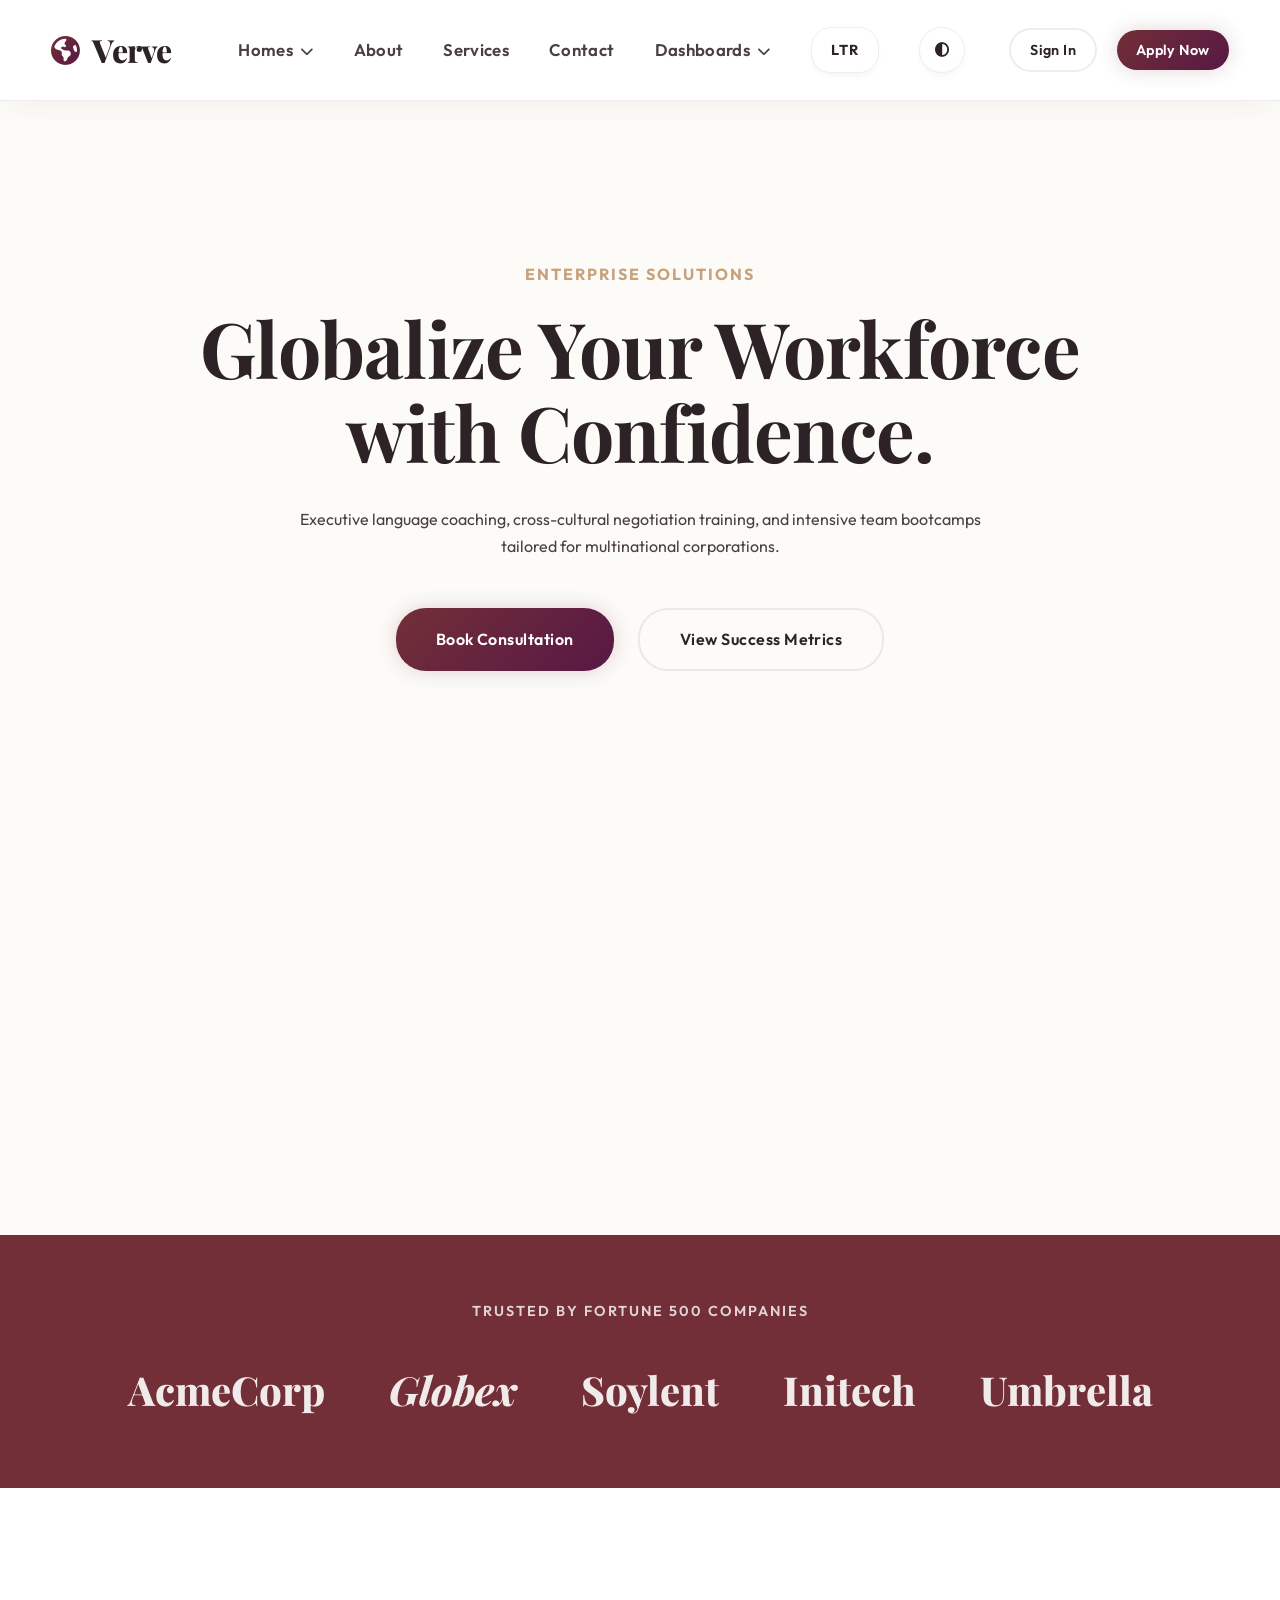
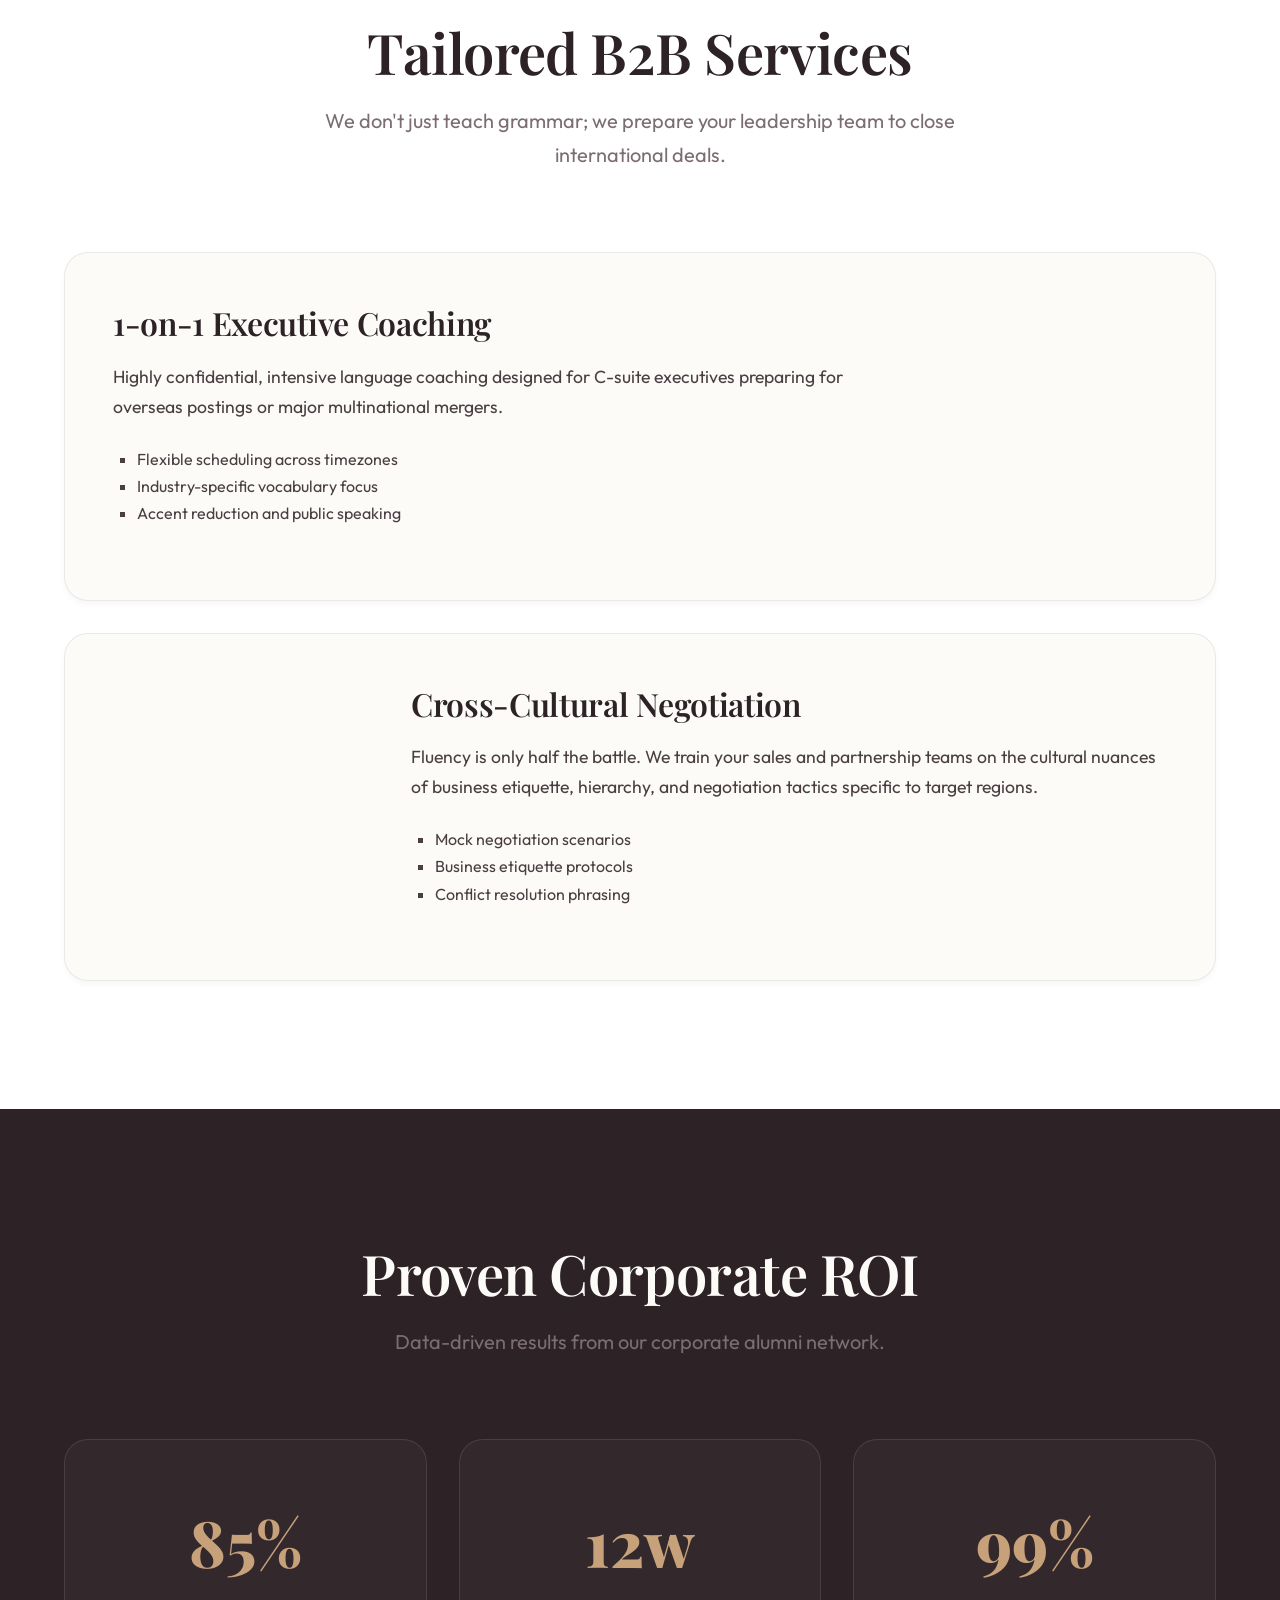
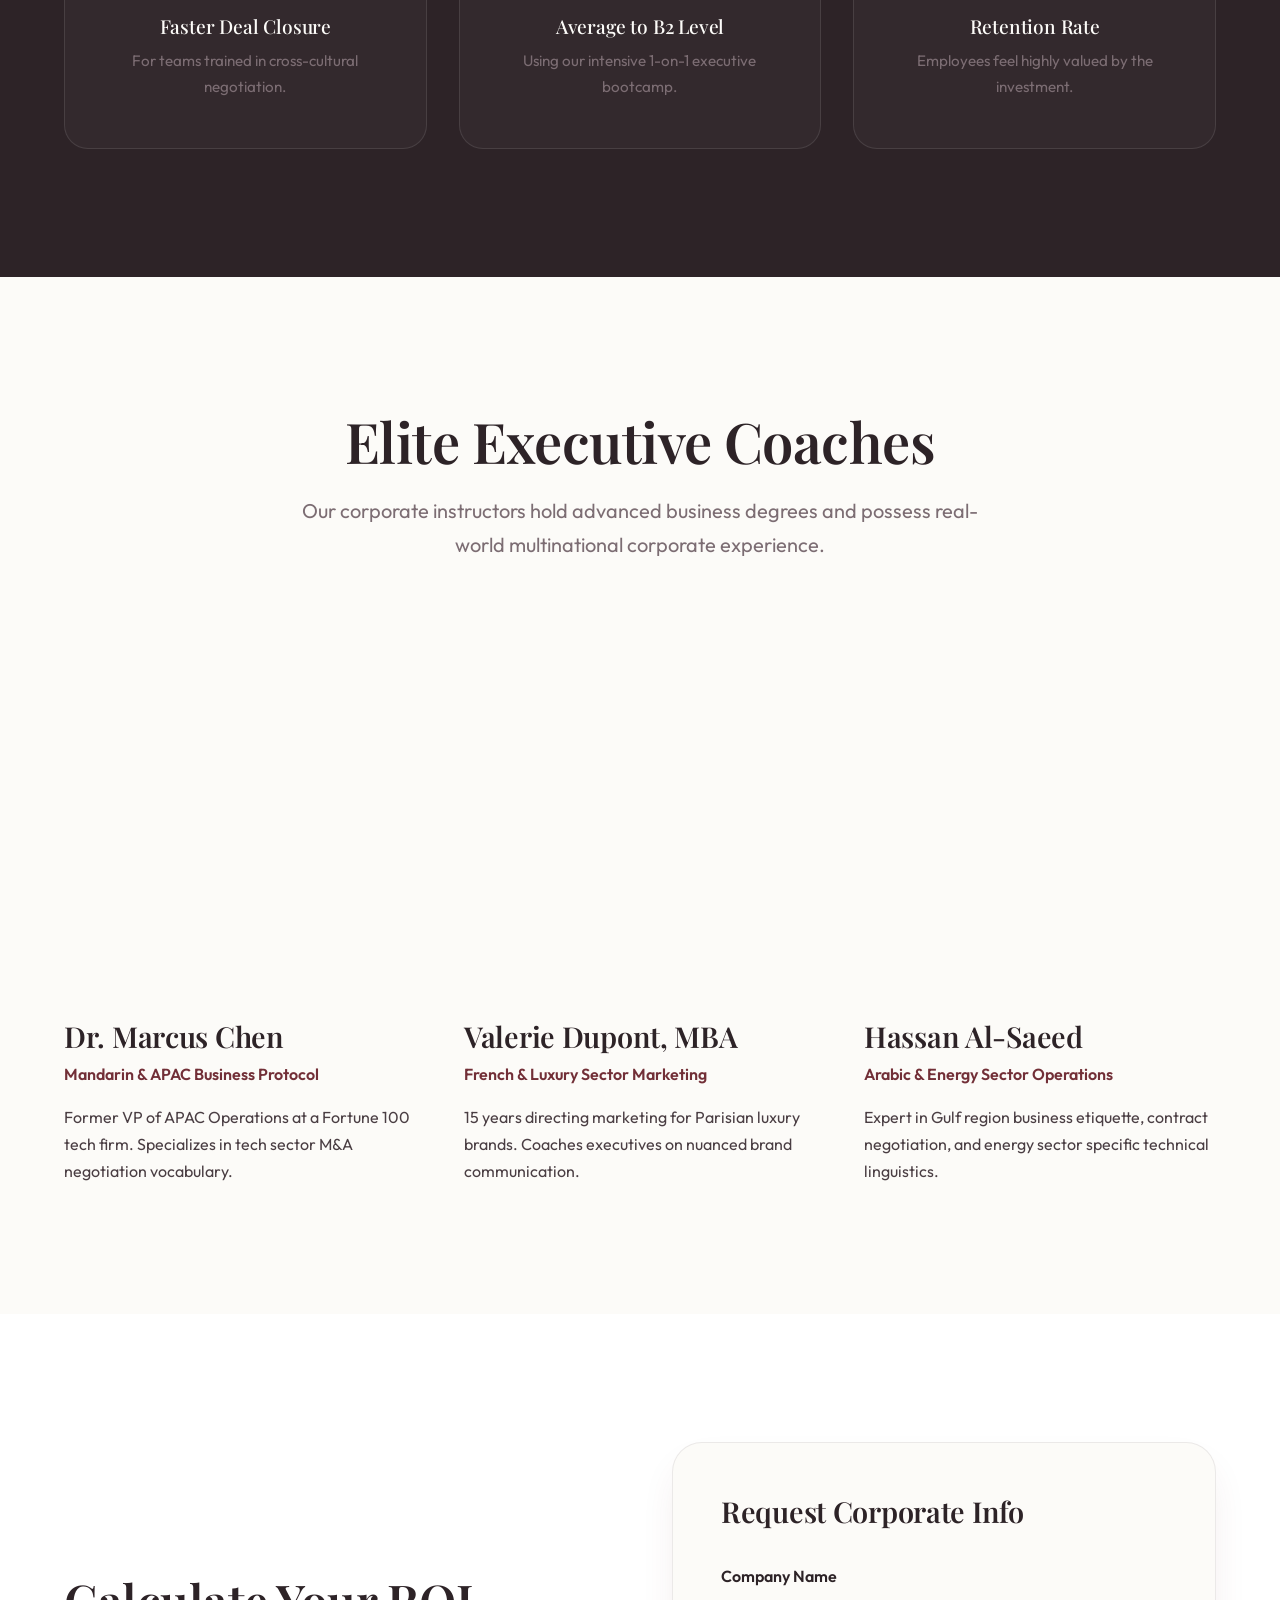
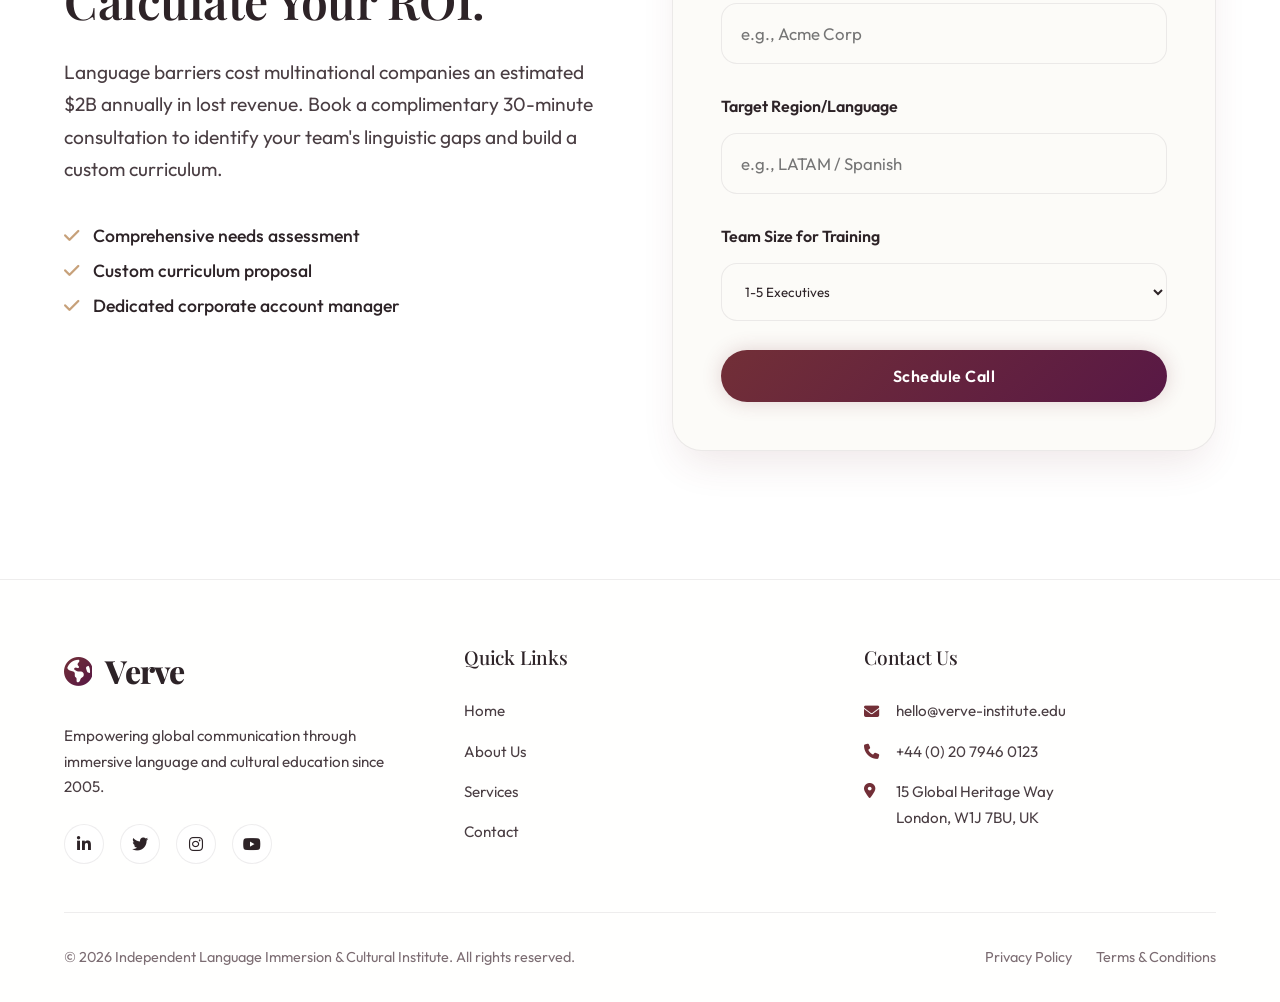
==== index.html @ 97d0ae00 "Initial commit with optimized 360px mobile dashboards" ====
<!DOCTYPE html>
<html lang="en" dir="ltr" data-theme="light">
<head>
    <meta charset="UTF-8">
    <meta name="viewport" content="width=device-width, initial-scale=1.0">
    <title>Corporate Training - Verve</title>
    <link rel="icon" type="image/png" href="favicon.png">
    <link rel="stylesheet" href="style.css">
    <link rel="stylesheet" href="https://cdnjs.cloudflare.com/ajax/libs/font-awesome/6.4.0/css/all.min.css">
</head>
<body>
    <header class="header">
        <a href="index.html" class="logo">
            <i class="fa-solid fa-earth-americas"></i>
            Verve<span>.</span>
        </a>

        <nav>
            <ul class="nav-menu">
                <li class="nav-item">
                    Homes <i class="fa-solid fa-chevron-down" style="font-size: 0.8em; margin-left: 4px;"></i>
                    <div class="dropdown-menu">
                        <a href="index.html" class="dropdown-item">Home 1</a>
                        <a href="home2.html" class="dropdown-item">Home 2</a>
                    </div>
                </li>
                <li class="nav-item"><a href="about.html">About</a></li>
                <li class="nav-item"><a href="services.html">Services</a></li>
                <li class="nav-item"><a href="contact.html">Contact</a></li>
                <li class="nav-item">
                    Dashboards <i class="fa-solid fa-chevron-down" style="font-size: 0.8em; margin-left: 4px;"></i>
                    <div class="dropdown-menu">
                        <a href="dashboard.html" class="dropdown-item">Learner Portal</a>
                        <a href="admin.html" class="dropdown-item">Admin Portal</a>
                    </div>
                </li>
                <li class="nav-item">
                    <button class="toggle-btn" id="dir-toggle" title="Toggle RTL/LTR">LTR</button>
                </li>
                <li class="nav-item">
                    <button class="toggle-btn" id="theme-toggle" title="Toggle Dark/Light Mode">
                        <i class="fa-solid fa-circle-half-stroke"></i>
                    </button>
                </li>
                <li class="nav-item mobile-auth-btn" style="display: none; width: 100%; margin-top: 1rem; gap: 0.5rem;">
                    <a href="sign-in.html" class="btn btn-outline" style="width: 100%; text-align: center; justify-content: center;">Sign In</a>
                    <a href="sign-up.html" class="btn btn-primary" style="width: 100%; text-align: center; justify-content: center;">Apply Now</a>
                </li>
            </ul>
        </nav>

        <div class="header-actions">
            <a href="sign-in.html" class="btn btn-outline" style="padding: 0.5rem 1.2rem; font-size: 0.9rem;">Sign In</a>
            <a href="sign-up.html" class="btn btn-primary" style="padding: 0.5rem 1.2rem; font-size: 0.9rem;">Apply Now</a>
            
            <button class="hamburger" id="hamburger-btn" aria-label="Toggle Navigation">
                <i class="fa-solid fa-bars"></i>
            </button>
        </div>
    </header>

    <main>
        <!-- Section 1: Corporate Hero (Layout: Centered Massive Text with Bottom Image Span) -->
        <section class="section" style="padding-top: 10rem; padding-bottom: 0; text-align: center; min-height: auto;">
            <div style="max-width: 900px; margin: 0 auto; margin-bottom: 4rem;">
                <span style="color: var(--accent); font-weight: 700; letter-spacing: 2px; text-transform: uppercase;">Enterprise Solutions</span>
                <h1 class="hero-title" style="line-height: 1.1; margin: 1rem 0 2rem;">Globalize Your Workforce with Confidence.</h1>
                <p class="hero-subtitle" style="color: var(--text-secondary); max-width: 700px; margin: 0 auto 3rem;">Executive language coaching, cross-cultural negotiation training, and intensive team bootcamps tailored for multinational corporations.</p>
                <div class="hero-buttons" style="justify-content: center;">
                    <a href="#consultation" class="btn btn-primary">Book Consultation</a>
                    <a href="#metrics" class="btn btn-outline">View Success Metrics</a>
                </div>
            </div>
            <div style="width: 100%; height: 500px; border-radius: 40px 40px 0 0; overflow: hidden; position: relative;">
                <div style="height: 100%; width: 100%; border-radius: 40px 40px 0 0; background: url('https://images.unsplash.com/photo-1556761175-4b46a572b786?ixlib=rb-4.0.3&auto=format&fit=crop&w=1200&q=80') center/cover no-repeat;">
                </div>
            </div>
        </section>

        <!-- Section 2: Trusted Partners (Layout: Logo Cloud Strip) -->
        <section class="section" style="padding: 4rem 5%; background: var(--primary-color); color: white;">
            <div style="text-align: center; margin-bottom: 2rem;">
                <p style="text-transform: uppercase; letter-spacing: 2px; font-weight: 600; opacity: 0.8; font-size: 0.9rem;">Trusted by Fortune 500 Companies</p>
            </div>
            <div style="display: flex; justify-content: center; gap: 4rem; flex-wrap: wrap; opacity: 0.9; align-items: center;">
                <div style="font-size: 2.5rem; font-weight: 800; font-family: var(--font-heading);">AcmeCorp</div>
                <div style="font-size: 2.5rem; font-weight: 800; font-family: var(--font-heading); font-style: italic;">Globex</div>
                <div style="font-size: 2.5rem; font-weight: 800; font-family: var(--font-heading);">Soylent</div>
                <div style="font-size: 2.5rem; font-weight: 800; font-family: var(--font-heading);">Initech</div>
                <div style="font-size: 2.5rem; font-weight: 800; font-family: var(--font-heading);">Umbrella</div>
            </div>
        </section>

        <!-- Section 3: B2B Training Services (Layout: Wide Staggered Cards) -->
        <section class="section" style="background: var(--bg-secondary);">
            <div class="section-title">
                <h2>Tailored B2B Services</h2>
                <p>We don't just teach grammar; we prepare your leadership team to close international deals.</p>
            </div>
            
            <div style="max-width: 1200px; margin: 0 auto;">
                <div class="feature-row" style="margin-bottom: 2rem;">
                    <div style="flex: 1;">
                        <h3 style="font-size: 2rem; margin-bottom: 1rem;">1-on-1 Executive Coaching</h3>
                        <p style="color: var(--text-secondary); margin-bottom: 1.5rem; font-size: 1.1rem;">Highly confidential, intensive language coaching designed for C-suite executives preparing for overseas postings or major multinational mergers.</p>
                        <ul style="color: var(--text-secondary); margin-bottom: 1.5rem; padding-left: 1.5rem; list-style-type: square;">
                            <li>Flexible scheduling across timezones</li>
                            <li>Industry-specific vocabulary focus</li>
                            <li>Accent reduction and public speaking</li>
                        </ul>
                    </div>
                    <div style="width: 250px; height: 250px;">
                        <div style="height: 100%; width: 100%; border-radius: 20px; background: url('https://images.unsplash.com/photo-1573164713988-8665fc963095?ixlib=rb-4.0.3&auto=format&fit=crop&w=800&q=80') center/cover no-repeat;">
                        </div>
                    </div>
                </div>

                <div class="feature-row" style="flex-direction: row-reverse;">
                    <div style="flex: 1;">
                        <h3 style="font-size: 2rem; margin-bottom: 1rem;">Cross-Cultural Negotiation</h3>
                        <p style="color: var(--text-secondary); margin-bottom: 1.5rem; font-size: 1.1rem;">Fluency is only half the battle. We train your sales and partnership teams on the cultural nuances of business etiquette, hierarchy, and negotiation tactics specific to target regions.</p>
                        <ul style="color: var(--text-secondary); margin-bottom: 1.5rem; padding-left: 1.5rem; list-style-type: square;">
                            <li>Mock negotiation scenarios</li>
                            <li>Business etiquette protocols</li>
                            <li>Conflict resolution phrasing</li>
                        </ul>
                    </div>
                    <div style="width: 250px; height: 250px;">
                        <div style="height: 100%; width: 100%; border-radius: 20px; background: url('https://images.unsplash.com/photo-1522071820081-009f0129c71c?ixlib=rb-4.0.3&auto=format&fit=crop&w=800&q=80') center/cover no-repeat;">
                        </div>
                    </div>
                </div>
            </div>
        </section>

        <!-- Section 4: Success Metrics (Layout: Dark Mode Stat Blocks) -->
        <section id="metrics" class="section" style="background: var(--text-primary); color: var(--bg-primary);">
            <div class="section-title">
                <h2 style="color: var(--bg-primary);">Proven Corporate ROI</h2>
                <p style="color: var(--text-muted);">Data-driven results from our corporate alumni network.</p>
            </div>
            
            <div style="display: grid; grid-template-columns: repeat(auto-fit, minmax(250px, 1fr)); gap: 2rem; max-width: 1200px; margin: 0 auto;">
                <div style="text-align: center; padding: 3rem 2rem; border: 1px solid rgba(255,255,255,0.1); border-radius: 24px; background: rgba(255,255,255,0.03);">
                    <div style="font-size: 4rem; font-weight: 800; color: var(--accent); font-family: var(--font-heading); margin-bottom: 1rem;">85%</div>
                    <h4 style="font-size: 1.2rem; margin-bottom: 0.5rem; color: var(--bg-primary);">Faster Deal Closure</h4>
                    <p style="color: var(--text-muted); font-size: 0.95rem;">For teams trained in cross-cultural negotiation.</p>
                </div>
                <div style="text-align: center; padding: 3rem 2rem; border: 1px solid rgba(255,255,255,0.1); border-radius: 24px; background: rgba(255,255,255,0.03);">
                    <div style="font-size: 4rem; font-weight: 800; color: var(--accent); font-family: var(--font-heading); margin-bottom: 1rem;">12w</div>
                    <h4 style="font-size: 1.2rem; margin-bottom: 0.5rem; color: var(--bg-primary);">Average to B2 Level</h4>
                    <p style="color: var(--text-muted); font-size: 0.95rem;">Using our intensive 1-on-1 executive bootcamp.</p>
                </div>
                <div style="text-align: center; padding: 3rem 2rem; border: 1px solid rgba(255,255,255,0.1); border-radius: 24px; background: rgba(255,255,255,0.03);">
                    <div style="font-size: 4rem; font-weight: 800; color: var(--accent); font-family: var(--font-heading); margin-bottom: 1rem;">99%</div>
                    <h4 style="font-size: 1.2rem; margin-bottom: 0.5rem; color: var(--bg-primary);">Retention Rate</h4>
                    <p style="color: var(--text-muted); font-size: 0.95rem;">Employees feel highly valued by the investment.</p>
                </div>
            </div>
        </section>

        <!-- Section 5: Executive Coaches (Layout: Minimalist Profile Cards) -->
        <section class="section">
            <div class="section-title">
                <h2>Elite Executive Coaches</h2>
                <p>Our corporate instructors hold advanced business degrees and possess real-world multinational corporate experience.</p>
            </div>
            
            <div style="display: grid; grid-template-columns: repeat(auto-fit, minmax(300px, 1fr)); gap: 3rem;">
                <!-- Coach 1 -->
                <div style="background: transparent;">
                    <div style="height: 350px; border-radius: 24px; margin-bottom: 1.5rem; background: url('https://images.unsplash.com/photo-1556157382-97eda2d62296?ixlib=rb-4.0.3&auto=format&fit=crop&w=600&q=80') center/cover no-repeat;">
                    </div>
                    <h3 style="font-size: 1.8rem; margin-bottom: 0.3rem;">Dr. Marcus Chen</h3>
                    <p style="color: var(--primary-color); font-weight: 600; margin-bottom: 1rem;">Mandarin & APAC Business Protocol</p>
                    <p style="color: var(--text-secondary);">Former VP of APAC Operations at a Fortune 100 tech firm. Specializes in tech sector M&A negotiation vocabulary.</p>
                </div>
                
                <!-- Coach 2 -->
                <div style="background: transparent;">
                    <div style="height: 350px; border-radius: 24px; margin-bottom: 1.5rem; background: url('https://images.unsplash.com/photo-1573496359142-b8d87734a5a2?ixlib=rb-4.0.3&auto=format&fit=crop&w=600&q=80') center/cover no-repeat;">
                    </div>
                    <h3 style="font-size: 1.8rem; margin-bottom: 0.3rem;">Valerie Dupont, MBA</h3>
                    <p style="color: var(--primary-color); font-weight: 600; margin-bottom: 1rem;">French & Luxury Sector Marketing</p>
                    <p style="color: var(--text-secondary);">15 years directing marketing for Parisian luxury brands. Coaches executives on nuanced brand communication.</p>
                </div>
                
                <!-- Coach 3 -->
                <div style="background: transparent;">
                    <div style="height: 350px; border-radius: 24px; margin-bottom: 1.5rem; background: url('https://images.unsplash.com/photo-1531427186611-ecfd6d936c79?ixlib=rb-4.0.3&auto=format&fit=crop&w=600&q=80') center/cover no-repeat;">
                    </div>
                    <h3 style="font-size: 1.8rem; margin-bottom: 0.3rem;">Hassan Al-Saeed</h3>
                    <p style="color: var(--primary-color); font-weight: 600; margin-bottom: 1rem;">Arabic & Energy Sector Operations</p>
                    <p style="color: var(--text-secondary);">Expert in Gulf region business etiquette, contract negotiation, and energy sector specific technical linguistics.</p>
                </div>
            </div>
        </section>

        <!-- Section 6: Consultation / ROI Form (Layout: Split Content + Form Panel) -->
        <section id="consultation" class="section" style="background: var(--bg-secondary);">
            <div style="display: flex; gap: 4rem; max-width: 1200px; margin: 0 auto; align-items: center; flex-wrap: wrap;">
                <div style="flex: 1; min-width: 300px;">
                    <h2 style="font-size: 3rem; margin-bottom: 1.5rem;">Calculate Your ROI.</h2>
                    <p style="color: var(--text-secondary); font-size: 1.2rem; margin-bottom: 2rem;">Language barriers cost multinational companies an estimated $2B annually in lost revenue. Book a complimentary 30-minute consultation to identify your team's linguistic gaps and build a custom curriculum.</p>
                    <ul style="color: var(--text-primary); font-weight: 500; font-size: 1.1rem; line-height: 2;">
                        <li><i class="fa-solid fa-check" style="color: var(--accent); margin-right: 10px;"></i> Comprehensive needs assessment</li>
                        <li><i class="fa-solid fa-check" style="color: var(--accent); margin-right: 10px;"></i> Custom curriculum proposal</li>
                        <li><i class="fa-solid fa-check" style="color: var(--accent); margin-right: 10px;"></i> Dedicated corporate account manager</li>
                    </ul>
                </div>
                <div style="flex: 1; min-width: 350px;">
                    <div style="background: var(--bg-primary); padding: 3rem; border-radius: 30px; box-shadow: var(--shadow-elevated); border: 1px solid var(--border);">
                        <h3 style="margin-bottom: 2rem; font-size: 1.8rem;">Request Corporate Info</h3>
                        <form>
                            <div class="input-group">
                                <label>Company Name</label>
                                <input type="text" placeholder="e.g., Acme Corp" required>
                            </div>
                            <div class="input-group">
                                <label>Target Region/Language</label>
                                <input type="text" placeholder="e.g., LATAM / Spanish" required>
                            </div>
                            <div class="input-group">
                                <label>Team Size for Training</label>
                                <select style="width: 100%; padding: 1.2rem; border-radius: 16px; border: 1px solid var(--border); background: var(--bg-primary); color: var(--text-primary); font-family: var(--font-body); outline: none;">
                                    <option>1-5 Executives</option>
                                    <option>6-20 Team Members</option>
                                    <option>20+ Department</option>
                                </select>
                            </div>
                            <button type="submit" class="btn btn-primary" style="width: 100%;">Schedule Call</button>
                        </form>
                    </div>
                </div>
            </div>
        </section>
    </main>

    <footer class="footer" style="padding: 4rem 5% 2rem; background: var(--bg-elevated); border-top: 1px solid var(--border); box-shadow: 0 -10px 30px -10px rgba(0,0,0,0.05); margin-top: auto;">
        <div style="max-width: 1200px; margin: 0 auto; display: grid; grid-template-columns: repeat(auto-fit, minmax(250px, 1fr)); gap: 3rem; margin-bottom: 3rem;">
            
            <!-- Brand & About -->
            <div>
                <a href="index.html" class="logo" style="margin-bottom: 1.5rem; justify-content: flex-start;">
                    <i class="fa-solid fa-earth-americas"></i>
                    Verve<span>.</span>
                </a>
                <p style="color: var(--text-secondary); margin-bottom: 1.5rem; font-size: 0.95rem;">Empowering global communication through immersive language and cultural education since 2005.</p>
                <div style="display: flex; gap: 1rem;">
                    <a href="#" class="social-icon"><i class="fa-brands fa-linkedin-in"></i></a>
                    <a href="#" class="social-icon"><i class="fa-brands fa-twitter"></i></a>
                    <a href="#" class="social-icon"><i class="fa-brands fa-instagram"></i></a>
                    <a href="#" class="social-icon"><i class="fa-brands fa-youtube"></i></a>
                </div>
            </div>

            <!-- Quick Links -->
            <div>
                <h4 style="font-size: 1.2rem; margin-bottom: 1.5rem; color: var(--text-primary); font-family: var(--font-heading);">Quick Links</h4>
                <ul style="display: flex; flex-direction: column; gap: 0.5rem;">
                    <li><a href="index.html" class="footer-link">Home</a></li>
                    <li><a href="about.html" class="footer-link">About Us</a></li>
                    <li><a href="services.html" class="footer-link">Services</a></li>
                    <li><a href="contact.html" class="footer-link">Contact</a></li>
                </ul>
            </div>

            <!-- Contact Info -->
            <div>
                <h4 style="font-size: 1.2rem; margin-bottom: 1.5rem; color: var(--text-primary); font-family: var(--font-heading);">Contact Us</h4>
                <ul style="display: flex; flex-direction: column; gap: 0.5rem;">
                    <li><a href="mailto:hello@verve-institute.edu" class="footer-contact"><i class="fa-solid fa-envelope" style="color: var(--primary-color); width: 20px;"></i> hello@verve-institute.edu</a></li>
                    <li><a href="tel:+442079460123" class="footer-contact"><i class="fa-solid fa-phone" style="color: var(--primary-color); width: 20px;"></i> +44 (0) 20 7946 0123</a></li>
                    <li style="display: flex; gap: 12px; color: var(--text-secondary); font-size: 0.95rem; padding: 0.2rem 0;"><i class="fa-solid fa-location-dot" style="color: var(--primary-color); margin-top: 4px; width: 20px;"></i> 15 Global Heritage Way<br>London, W1J 7BU, UK</li>
                </ul>
            </div>
        </div>
        
        <!-- Bottom Bar -->
        <div style="max-width: 1200px; margin: 0 auto; padding-top: 2rem; border-top: 1px solid var(--border); display: flex; justify-content: space-between; align-items: center; flex-wrap: wrap; gap: 1rem;">
            <p style="color: var(--text-muted); font-size: 0.9rem;">&copy; 2026 Independent Language Immersion & Cultural Institute. All rights reserved.</p>
            <div style="display: flex; gap: 1.5rem;">
                <a href="#" class="footer-bottom-link">Privacy Policy</a>
                <a href="#" class="footer-bottom-link">Terms & Conditions</a>
            </div>
        </div>
    </footer>

    <script src="script.js"></script>
</body>
</html>
---- style.css ----
@import url('https://fonts.googleapis.com/css2?family=Outfit:wght@300;400;500;600;700;800&family=Playfair+Display:ital,wght@0,400;0,600;0,700;1,400;1,600&display=swap');

:root {
    /* Rich Burgundy & Soft Pearl Theme - Light */
    --bg-primary: #fcfbf8;
    --bg-secondary: #ffffff;
    --bg-elevated: rgba(255, 255, 255, 0.9);
    
    --text-primary: #2d2327;
    --text-secondary: #4a3e43;
    --text-muted: #7c6d73;
    
    /* Classic Burgundy & Warm Bronze/Pearl */
    --accent-gradient: linear-gradient(135deg, #c7a17a, #a67c52);
    --primary-gradient: linear-gradient(135deg, #722f37, #581845);
    --accent: #c7a17a;
    --primary-color: #722f37;
    
    --accent-glow: rgba(199, 161, 122, 0.3);
    --primary-glow: rgba(114, 47, 55, 0.2);
    
    --border: rgba(45, 35, 39, 0.08);
    --glass-border: rgba(255, 255, 255, 0.7);
    
    --shadow-sm: 0 4px 6px -1px rgba(0, 0, 0, 0.04);
    --shadow: 0 10px 30px -10px rgba(114, 47, 55, 0.08);
    --shadow-elevated: 0 20px 40px -10px rgba(114, 47, 55, 0.12);
    --shadow-glow: 0 0 20px var(--accent-glow);
    
    --font-heading: 'Playfair Display', serif;
    --font-body: 'Outfit', sans-serif;

    --transition: all 0.4s cubic-bezier(0.16, 1, 0.3, 1);
    --border-radius: 20px;
}

[data-theme="dark"] {
    /* Rich Burgundy & Soft Pearl Theme - Dark */
    --bg-primary: #1a1114;
    --bg-secondary: #2d1f24;
    --bg-elevated: rgba(45, 31, 36, 0.85);
    
    --text-primary: #fcfbf8;
    --text-secondary: #e8dfe2;
    --text-muted: #bfaeb4;
    
    --accent-gradient: linear-gradient(135deg, #d4af37, #b5835a);
    --primary-gradient: linear-gradient(135deg, #9a4250, #722f37);
    --accent: #d4af37;
    --primary-color: #9a4250;
    
    --accent-glow: rgba(212, 175, 55, 0.25);
    --primary-glow: rgba(154, 66, 80, 0.2);
    
    --border: rgba(255, 255, 255, 0.08);
    --glass-border: rgba(255, 255, 255, 0.1);
    
    --shadow-sm: 0 4px 6px -1px rgba(0, 0, 0, 0.3);
    --shadow: 0 10px 30px -10px rgba(0, 0, 0, 0.5);
    --shadow-elevated: 0 20px 40px -10px rgba(0, 0, 0, 0.7);
}

* {
    margin: 0;
    padding: 0;
    box-sizing: border-box;
}

/* Custom Scrollbar */
::-webkit-scrollbar {
    width: 10px;
}
::-webkit-scrollbar-track {
    background: var(--bg-primary);
}
::-webkit-scrollbar-thumb {
    background: var(--border);
    border-radius: 10px;
}
::-webkit-scrollbar-thumb:hover {
    background: var(--text-muted);
}

body {
    font-family: var(--font-body);
    background-color: var(--bg-primary);
    color: var(--text-primary);
    line-height: 1.7;
    transition: background-color 0.5s ease, color 0.5s ease;
    overflow-x: hidden;
    -webkit-font-smoothing: antialiased;
}

h1, h2, h3, h4, h5, h6 {
    font-family: var(--font-heading);
    letter-spacing: -0.01em;
}

h1 { font-size: 2.5rem; line-height: 1.2; font-weight: 700; }
h2 { font-size: 2rem; line-height: 1.3; font-weight: 600; }
h3 { font-size: 1.5rem; line-height: 1.4; font-weight: 600; }
h4 { font-size: 1.2rem; line-height: 1.4; font-weight: 500; }

a {
    color: inherit;
    text-decoration: none;
    transition: var(--transition);
}

ul {
    list-style: none;
}

/* --- Glassmorphic Premium Header --- */
.header {
    background-color: var(--bg-elevated);
    backdrop-filter: blur(20px);
    -webkit-backdrop-filter: blur(20px);
    padding: 1.2rem 4%;
    display: flex;
    justify-content: space-between;
    align-items: center;
    position: sticky;
    top: 0;
    z-index: 1000;
    border-bottom: 1px solid var(--border);
    box-shadow: var(--shadow);
    transition: var(--transition);
}

.logo {
    font-family: var(--font-heading);
    font-size: 2rem;
    font-weight: 800;
    letter-spacing: -0.02em;
    display: flex;
    align-items: center;
    gap: 0.8rem;
}

.logo i {
    background: var(--primary-gradient);
    -webkit-background-clip: text;
    -webkit-text-fill-color: transparent;
    font-size: 1.8rem;
}

.logo span {
    background: var(--accent-gradient);
    -webkit-background-clip: text;
    -webkit-text-fill-color: transparent;
    font-size: 2.5rem;
    line-height: 0;
}

.nav-menu {
    display: flex;
    align-items: center;
    gap: 2.5rem;
}

.nav-item {
    position: relative;
    padding: 0.5rem 0;
    font-family: var(--font-body);
    font-weight: 600;
    font-size: 1.05rem;
    color: var(--text-secondary);
    letter-spacing: 0.02em;
    transition: var(--transition);
    cursor: pointer;
}

.nav-item::after {
    content: '';
    position: absolute;
    bottom: 0;
    left: 50%;
    transform: translateX(-50%);
    width: 0;
    height: 2px;
    background: var(--accent-gradient);
    transition: width 0.3s ease;
    border-radius: 2px;
}

.nav-item:hover {
    color: var(--text-primary);
}

.nav-item:hover::after {
    width: 100%;
}

/* Premium Dropdown with Blur */
.dropdown-menu {
    position: absolute;
    top: 100%;
    left: 50%;
    transform: translateX(-50%) translateY(20px) scale(0.95);
    background-color: var(--bg-elevated);
    backdrop-filter: blur(24px);
    -webkit-backdrop-filter: blur(24px);
    min-width: 240px;
    box-shadow: var(--shadow-elevated);
    border-radius: 16px;
    border: 1px solid var(--border);
    padding: 1rem;
    opacity: 0;
    visibility: hidden;
    transition: var(--transition);
    z-index: 100;
}

.nav-item:hover .dropdown-menu {
    opacity: 1;
    visibility: visible;
    transform: translateX(-50%) translateY(10px) scale(1);
}

.dropdown-item {
    display: flex;
    align-items: center;
    padding: 0.8rem 1.2rem;
    color: var(--text-primary);
    border-radius: 10px;
    font-weight: 600;
    transition: var(--transition);
    margin-bottom: 0.3rem;
}

.dropdown-item:last-child {
    margin-bottom: 0;
}

.dropdown-item:hover {
    background: var(--bg-secondary);
    color: var(--accent);
    transform: translateX(5px);
    box-shadow: var(--shadow-sm);
}

/* Header Utilities & Toggles */
.header-actions {
    display: flex;
    align-items: center;
    gap: 1.2rem;
}

.toggle-btn {
    background: transparent;
    border: 1px solid var(--border);
    color: var(--text-primary);
    width: 46px;
    height: 46px;
    border-radius: 50%;
    cursor: pointer;
    font-family: var(--font-body);
    font-size: 0.9rem;
    font-weight: 700;
    transition: var(--transition);
    display: flex;
    align-items: center;
    justify-content: center;
    box-shadow: var(--shadow-sm);
}

.toggle-btn:hover {
    background: var(--bg-secondary);
    border-color: var(--primary-color);
    color: var(--primary-color);
    transform: translateY(-2px);
    box-shadow: var(--shadow-glow);
}

#dir-toggle {
    border-radius: 20px;
    width: auto;
    padding: 0 1.2rem;
    letter-spacing: 1px;
}

/* --- Elegant Buttons with Glowing Pseudo-elements --- */
.btn {
    display: inline-flex;
    align-items: center;
    justify-content: center;
    padding: 1rem 2.5rem;
    background: var(--accent-gradient);
    color: #fff !important;
    border-radius: 30px;
    font-family: var(--font-body);
    font-weight: 600;
    font-size: 1rem;
    letter-spacing: 0.03em;
    border: none;
    cursor: pointer;
    transition: var(--transition);
    box-shadow: var(--shadow-glow);
    position: relative;
    overflow: hidden;
    z-index: 1;
}

.btn::before {
    content: '';
    position: absolute;
    top: 0; left: 0; right: 0; bottom: 0;
    background: linear-gradient(135deg, #e11d48, #f43f5e);
    z-index: -1;
    transition: var(--transition);
    opacity: 0;
}

.btn:hover {
    transform: translateY(-3px);
    box-shadow: 0 15px 25px -10px var(--accent);
}

.btn:hover::before {
    opacity: 1;
}

.btn-primary {
    background: var(--primary-gradient);
    box-shadow: 0 0 20px var(--primary-glow);
}

.btn-primary::before {
    background: linear-gradient(135deg, #2563eb, #3b82f6);
}

.btn-primary:hover {
    box-shadow: 0 15px 25px -10px var(--primary-color);
}

.btn-outline {
    background: transparent;
    border: 2px solid var(--border);
    color: var(--text-primary) !important;
    box-shadow: none;
}

.btn-outline::before {
    display: none;
}

.btn-outline:hover {
    border-color: var(--primary-color);
    color: var(--primary-color) !important;
    background: var(--primary-glow);
    transform: translateY(-3px);
}

/* RTL Support */
[dir="rtl"] { text-align: right; }
[dir="rtl"] .dropdown-menu { left: auto; right: 50%; transform: translateX(50%) translateY(20px) scale(0.95); }
[dir="rtl"] .nav-item:hover .dropdown-menu { transform: translateX(50%) translateY(10px) scale(1); }
[dir="rtl"] .header-actions { flex-direction: row-reverse; }
[dir="rtl"] .nav-menu { flex-direction: row-reverse; }

/* --- Hero Section --- */
.hero {
    position: relative;
    display: flex;
    align-items: center;
    justify-content: space-between;
    gap: 5rem;
    padding: 6rem 5%;
    min-height: 90vh;
    overflow: hidden;
}

.hero::after {
    content: '';
    position: absolute;
    top: -20%;
    right: -10%;
    width: 600px;
    height: 600px;
    background: radial-gradient(circle, var(--accent-glow) 0%, transparent 70%);
    border-radius: 50%;
    z-index: -1;
    filter: blur(60px);
}

.hero::before {
    content: '';
    position: absolute;
    bottom: -10%;
    left: -10%;
    width: 500px;
    height: 500px;
    background: radial-gradient(circle, var(--primary-glow) 0%, transparent 70%);
    border-radius: 50%;
    z-index: -1;
    filter: blur(60px);
}

.hero-content {
    flex: 1.2;
    z-index: 10;
}

.hero-title {
    font-size: 4.8rem;
    font-weight: 700;
    margin-bottom: 1.5rem;
    line-height: 1.05;
}

.hero-title span {
    background: var(--accent-gradient);
    -webkit-background-clip: text;
    -webkit-text-fill-color: transparent;
    font-style: italic;
    font-weight: 600;
}

.hero-description {
    font-size: 1.25rem;
    color: var(--text-secondary);
    margin-bottom: 3rem;
    max-width: 550px;
    font-weight: 400;
    letter-spacing: 0.02em;
}

.hero-buttons {
    display: flex;
    gap: 1.5rem;
}

.hero-image {
    flex: 1;
    position: relative;
    z-index: 10;
}

.hero-image img {
    width: 100%;
    border-radius: 30px;
    box-shadow: var(--shadow-elevated);
    object-fit: cover;
    height: 650px;
    border: 1px solid var(--glass-border);
    position: relative;
    z-index: 2;
}

.floating-card {
    position: absolute;
    bottom: 50px;
    left: -50px;
    background: var(--bg-elevated);
    backdrop-filter: blur(24px);
    -webkit-backdrop-filter: blur(24px);
    padding: 1.5rem 2.5rem;
    border-radius: 24px;
    box-shadow: var(--shadow-elevated);
    border: 1px solid var(--border);
    display: flex;
    align-items: center;
    gap: 1.5rem;
    z-index: 10;
    animation: float 5s ease-in-out infinite;
}

[dir="rtl"] .floating-card {
    left: auto;
    right: -50px;
    flex-direction: row-reverse;
}

@keyframes float {
    0%, 100% { transform: translateY(0px); }
    50% { transform: translateY(-20px); }
}

/* --- General Sections --- */
.section {
    padding: 8rem 5%;
    max-width: 1400px;
    margin: 0 auto;
    position: relative;
}

.section-title {
    text-align: center;
    margin-bottom: 5rem;
}

.section-title h2 {
    font-size: 3.5rem;
    margin-bottom: 1rem;
}

.section-title p {
    font-family: var(--font-body);
    color: var(--text-muted);
    font-size: 1.25rem;
    max-width: 700px;
    margin: 0 auto;
}

/* --- Premium Glassmorphic Cards (Grid) --- */
.grid-container {
    display: grid;
    grid-template-columns: repeat(auto-fit, minmax(350px, 1fr));
    gap: 3rem;
}

.card {
    background: var(--bg-secondary);
    border: 1px solid var(--border);
    border-radius: 30px;
    padding: 3.5rem 2.5rem;
    transition: var(--transition);
    position: relative;
    overflow: hidden;
    box-shadow: var(--shadow);
    text-align: center;
}

.card::before {
    content: '';
    position: absolute;
    top: 0; left: 0; right: 0; bottom: 0;
    border-radius: 30px;
    padding: 2px;
    background: var(--accent-gradient);
    -webkit-mask: linear-gradient(#fff 0 0) content-box, linear-gradient(#fff 0 0);
    -webkit-mask-composite: xor;
    mask-composite: exclude;
    opacity: 0;
    transition: var(--transition);
}

.card:hover {
    transform: translateY(-15px);
    box-shadow: var(--shadow-elevated);
}

.card:hover::before {
    opacity: 1;
}

.card-icon {
    font-size: 3.5rem;
    color: var(--primary-color);
    margin-bottom: 2rem;
    background: var(--bg-elevated);
    width: 100px;
    height: 100px;
    display: inline-flex;
    align-items: center;
    justify-content: center;
    border-radius: 24px;
    transition: var(--transition);
    box-shadow: var(--shadow-sm);
    border: 1px solid var(--border);
}

.card:hover .card-icon {
    background: var(--primary-gradient);
    color: white;
    transform: scale(1.1) rotate(5deg);
    box-shadow: var(--shadow-glow);
    border-color: transparent;
}

.card-title {
    font-size: 2rem;
    margin-bottom: 1.5rem;
    font-family: var(--font-heading);
}

.card-text {
    color: var(--text-secondary);
    font-size: 1.1rem;
    line-height: 1.6;
}

/* --- Interactive Timeline --- */
.timeline {
    position: relative;
    max-width: 1000px;
    margin: 0 auto;
    padding: 2rem 0;
}

.timeline::after {
    content: '';
    position: absolute;
    width: 4px;
    background: var(--border);
    top: 0;
    bottom: 0;
    left: 50%;
    margin-left: -2px;
    border-radius: 4px;
}

[dir="rtl"] .timeline::after {
    right: 50%;
    left: auto;
    margin-right: -2px;
}

.timeline-item {
    padding: 20px 60px;
    position: relative;
    width: 50%;
}

.timeline-item::after {
    content: '';
    position: absolute;
    width: 28px;
    height: 28px;
    right: -14px;
    background: var(--bg-secondary);
    border: 4px solid var(--primary-color);
    top: 35px;
    border-radius: 50%;
    z-index: 1;
    box-shadow: 0 0 0 6px var(--bg-primary), var(--shadow-glow);
    transition: var(--transition);
}

.timeline-item:hover::after {
    background: var(--primary-color);
    transform: scale(1.2);
}

[dir="rtl"] .timeline-item::after {
    left: -14px;
    right: auto;
}

.left { left: 0; }
[dir="rtl"] .left { right: 0; left: auto; }
.right { left: 50%; }
[dir="rtl"] .right { right: 50%; left: auto; }
.right::after { left: -14px; }
[dir="rtl"] .right::after { right: -14px; left: auto; }

.timeline-content {
    padding: 3rem;
    background-color: var(--bg-secondary);
    position: relative;
    border-radius: 24px;
    box-shadow: var(--shadow);
    border: 1px solid var(--border);
    transition: var(--transition);
}

.timeline-content:hover {
    transform: translateY(-8px);
    box-shadow: var(--shadow-elevated);
    border-color: var(--primary-color);
}

.timeline-content h3 {
    font-size: 2rem;
    margin-bottom: 0.8rem;
    background: var(--primary-gradient);
    -webkit-background-clip: text;
    -webkit-text-fill-color: transparent;
}

/* --- Placement Wizard --- */
.wizard-container {
    background: var(--bg-secondary);
    border-radius: 30px;
    padding: 5rem;
    box-shadow: var(--shadow-elevated);
    text-align: center;
    max-width: 900px;
    margin: 0 auto;
    border: 1px solid var(--border);
    position: relative;
    overflow: hidden;
}

.wizard-container::before {
    content: '';
    position: absolute;
    top: 0;
    left: 0;
    width: 100%;
    height: 6px;
    background: var(--primary-gradient);
}

.wizard-steps {
    display: flex;
    justify-content: center;
    align-items: center;
    gap: 3rem;
    margin-bottom: 4rem;
    position: relative;
}

.wizard-steps::before {
    content: '';
    position: absolute;
    top: 50%;
    left: 50%;
    transform: translate(-50%, -50%);
    width: 70%;
    height: 3px;
    background: var(--border);
    z-index: 0;
}

.step {
    width: 60px;
    height: 60px;
    border-radius: 50%;
    background: var(--bg-primary);
    color: var(--text-muted);
    display: flex;
    align-items: center;
    justify-content: center;
    font-weight: 700;
    font-size: 1.5rem;
    transition: var(--transition);
    position: relative;
    z-index: 1;
    border: 4px solid var(--border);
}

.step.active {
    background: var(--primary-gradient);
    color: #fff;
    border-color: transparent;
    transform: scale(1.15);
    box-shadow: 0 0 0 8px var(--primary-glow);
}

/* --- True SaaS App Layout for Dashboards --- */
.dashboard-layout {
    display: flex;
    min-height: calc(100vh - 90px);
    overflow: hidden;
}

/* Sidebar */
.sidebar {
    width: 320px;
    background: var(--bg-elevated);
    backdrop-filter: blur(16px);
    -webkit-backdrop-filter: blur(16px);
    border-right: 1px solid var(--border);
    display: flex;
    flex-direction: column;
    position: sticky;
    top: 90px;
    height: calc(100vh - 90px);
    overflow-y: auto;
}

[dir="rtl"] .sidebar {
    border-right: none;
    border-left: 1px solid var(--border);
}

.sidebar-menu {
    padding: 2rem 1.5rem;
    display: flex;
    flex-direction: column;
    gap: 0.8rem;
}

.sidebar-item {
    padding: 1.2rem 1.5rem;
    border-radius: 16px;
    color: var(--text-secondary);
    font-family: var(--font-body);
    font-weight: 600;
    font-size: 1.05rem;
    cursor: pointer;
    transition: var(--transition);
    display: flex;
    align-items: center;
    gap: 1.5rem;
    border: 1px solid transparent;
}

.sidebar-item i {
    font-size: 1.4rem;
    width: 24px;
    text-align: center;
}

.sidebar-item:hover {
    background: var(--bg-secondary);
    color: var(--text-primary);
    border-color: var(--border);
    transform: translateX(5px);
}

.sidebar-item.active {
    background: var(--primary-glow);
    color: var(--primary-color);
    border-color: var(--primary-color);
    box-shadow: var(--shadow-sm);
}

[dir="rtl"] .sidebar-item:hover, [dir="rtl"] .sidebar-item.active {
    transform: translateX(-5px);
}

/* Dashboard Content */
.dashboard-content {
    flex: 1;
    padding: 3rem 4%;
    background: var(--bg-primary);
    overflow-y: auto;
    height: calc(100vh - 90px);
    scroll-behavior: smooth;
}

.dashboard-header {
    display: flex;
    justify-content: space-between;
    align-items: center;
    margin-bottom: 3.5rem;
    padding-bottom: 2rem;
    border-bottom: 1px solid var(--border);
}

.dashboard-header h1 {
    font-size: 2.5rem;
    margin-bottom: 0.5rem;
}

/* Stat Grid */
.stat-grid {
    display: grid;
    grid-template-columns: repeat(auto-fit, minmax(280px, 1fr));
    gap: 2rem;
    margin-bottom: 3.5rem;
}

.stat-card {
    background: var(--bg-secondary);
    padding: 2.5rem;
    border-radius: 24px;
    border: 1px solid var(--border);
    box-shadow: var(--shadow);
    display: flex;
    flex-direction: column;
    gap: 1rem;
    transition: var(--transition);
    position: relative;
    overflow: hidden;
}

.stat-card::after {
    content: '';
    position: absolute;
    bottom: 0; left: 0; right: 0;
    height: 4px;
    background: var(--primary-gradient);
    opacity: 0.8;
}

.stat-card:hover {
    transform: translateY(-5px);
    box-shadow: var(--shadow-elevated);
}

.stat-value {
    font-size: 3rem;
    font-weight: 800;
    background: var(--primary-gradient);
    -webkit-background-clip: text;
    -webkit-text-fill-color: transparent;
    font-family: var(--font-heading);
}

.stat-label {
    color: var(--text-muted);
    font-weight: 600;
    text-transform: uppercase;
    letter-spacing: 1.5px;
    font-size: 0.9rem;
}

/* Forms & Authentication */
.auth-container {
    display: flex;
    min-height: 100vh;
    background: var(--bg-primary);
}

.auth-form-wrapper {
    flex: 1;
    display: flex;
    flex-direction: column;
    justify-content: center;
    align-items: center;
    padding: 3rem;
}

.auth-card {
    width: 100%;
    max-width: 480px;
    background: var(--bg-secondary);
    padding: 4rem;
    border-radius: 30px;
    box-shadow: var(--shadow-elevated);
    border: 1px solid var(--border);
}

.input-group {
    margin-bottom: 1.8rem;
}

.input-group label {
    display: block;
    margin-bottom: 0.8rem;
    font-weight: 600;
    color: var(--text-primary);
    font-size: 1rem;
}

.input-group input, .input-group textarea {
    width: 100%;
    padding: 1.2rem;
    border-radius: 16px;
    border: 1px solid var(--border);
    background: var(--bg-primary);
    color: var(--text-primary);
    font-family: var(--font-body);
    font-size: 1.05rem;
    transition: var(--transition);
    outline: none;
}

.input-group input:focus, .input-group textarea:focus {
    border-color: var(--primary-color);
    box-shadow: 0 0 0 4px var(--primary-glow);
}

/* --- Image Placeholders --- */
.img-placeholder {
    width: 100%;
    height: 100%;
    min-height: 200px;
    background: var(--bg-elevated);
    border: 2px dashed var(--border);
    border-radius: var(--border-radius);
    display: flex;
    flex-direction: column;
    align-items: center;
    justify-content: center;
    color: var(--text-muted);
    font-family: var(--font-body);
    font-weight: 500;
    text-align: center;
    padding: 1rem;
    transition: var(--transition);
}

.img-placeholder i {
    font-size: 2rem;
    margin-bottom: 0.5rem;
    color: var(--border);
}

.img-placeholder:hover {
    border-color: var(--primary-color);
    color: var(--primary-color);
    background: var(--primary-glow);
}

.img-placeholder:hover i {
    color: var(--primary-color);
}

/* Responsive */
@media (max-width: 1200px) {
    .hero { flex-direction: column; text-align: center; padding-top: 4rem; gap: 4rem;}
    .hero-buttons { justify-content: center; }
    .floating-card { display: none; }
    .hero-title { font-size: 4rem; }
    .header { padding: 1rem 5%; }
}

.hamburger {
    display: none;
    border: none;
    background: transparent;
    font-size: 1.5rem;
    color: var(--text-primary);
    cursor: pointer;
    margin-left: 1rem;
}

.sidebar-hamburger {
    display: none;
    border: none;
    background: transparent;
    font-size: 1.5rem;
    color: var(--text-primary);
    cursor: pointer;
    margin-right: 1rem;
}

@media (max-width: 768px) {
    body { overflow-y: auto !important; overflow-x: hidden !important; width: 100%; position: relative; }
    .hamburger { display: block !important; }
    .nav-menu { 
        position: absolute;
        top: 70px;
        left: 0;
        width: 100%;
        background: var(--bg-primary);
        flex-direction: column;
        padding: 2rem 5%;
        box-shadow: 0 10px 30px rgba(0,0,0,0.1);
        display: none;
        z-index: 1000;
        border-top: 1px solid var(--border);
    }
    .nav-menu.active { display: flex !important; }
    .timeline::after { left: 31px; }
    .timeline-item { width: 100%; padding-left: 80px; padding-right: 20px; }
    .timeline-item::after { left: 17px; top: 40px; }
    .right { left: 0%; }
    .dashboard-layout { flex-direction: column; overflow: visible; height: auto;}
    .sidebar-hamburger { display: block !important; }
    .sidebar { 
        position: fixed !important;
        top: 70px;
        left: -100%;
        width: 280px !important;
        height: calc(100vh - 70px) !important;
        background: var(--bg-primary);
        z-index: 1000;
        transition: left 0.3s ease;
        border-right: 1px solid var(--border);
        display: block !important;
    }
    .sidebar.active { left: 0; }
    .dashboard-content { height: auto; padding: 2rem; }
    .section { padding: 3rem 5%; }
    .wizard-container { padding: 3rem 1.5rem; }
    .hero-title { font-size: 3rem; }
    .hero-subtitle { font-size: 1.1rem; }
}

@media (max-width: 480px) {
    h1 { font-size: 1.8rem !important; }
    h2 { font-size: 1.5rem !important; }
    h3 { font-size: 1.3rem !important; }
    .header-actions .btn { display: none; }
    .hero-title { font-size: 2rem; }
    .hero-subtitle { font-size: 1rem; margin-bottom: 2rem; }
    .hero-buttons { flex-direction: column; width: 100%; gap: 1rem; }
    .hero-buttons .btn { width: 100%; text-align: center; }
    .pin-card { transform: translate(-50%, -100%) !important; left: 50% !important; max-width: 90vw; }
    .footer { padding: 2rem 5% 1rem; }
    .dashboard-content { padding: 1rem !important; width: 100% !important; max-width: 100vw !important; overflow-x: hidden !important; }
    .lms-card { 
        flex-direction: column; 
        padding: 1.5rem !important; 
        min-width: 0 !important; 
        width: 100% !important; 
        max-width: 100% !important; 
    }
    .lms-section > div[style*="display: flex; justify-content: space-between"] { flex-direction: column !important; align-items: flex-start !important; gap: 1rem !important; }
    .lms-card > div[style*="min-width: 200px"] { width: 100%; height: 150px; min-width: 0; }
    .lms-card > div[style*="min-width: 300px"] { min-width: 0; }
    .program-card { margin: 0; }
    .mobile-auth-btn { display: flex !important; flex-direction: column; }
    .feature-row { flex-direction: column !important; padding: 2rem !important; gap: 2rem !important; }
    .feature-row > div:last-child { width: 100% !important; height: 200px !important; }
    
    /* Universal Flex and Input Fix for Mobile Overflow */
    .lms-card div[style*="display: flex"] {
        flex-wrap: wrap !important;
        min-width: 0 !important;
    }
    .lms-card input[type="text"],
    .lms-card input[type="email"],
    .lms-card input[type="password"],
    .lms-card select {
        width: 100% !important;
        max-width: 100% !important;
        flex: 1 1 100% !important;
    }
    
    /* Universal Grid Fix for Mobile Overflow */
    div[style*="display: grid"] {
        grid-template-columns: 1fr !important;
        min-width: 0 !important;
        width: 100% !important;
        max-width: 100% !important;
    }

    /* Dashboard Header Fixes */
    .header-actions { gap: 0.3rem !important; }
    .header-actions > div[style*="display: flex"] { gap: 0.5rem !important; margin-right: 0 !important; }
    .header-actions span[style*="font-weight: 600"] { display: none !important; }
    .header-actions > div[style*="display: flex"] > div[style*="width: 1px"] { display: none !important; }
    .header-actions > div[style*="display: flex"] > div[style*="width: 40px"] { width: 32px !important; height: 32px !important; }
    .toggle-btn { padding: 0.4rem 0.5rem !important; font-size: 0.8rem !important; }
    .sidebar-hamburger { margin: 0 !important; font-size: 1.3rem !important; padding: 0.4rem !important; }
}

/* Utilities */
.feature-row {
    background: var(--bg-primary);
    border: 1px solid var(--border);
    border-radius: 24px;
    padding: 3rem;
    display: flex;
    gap: 3rem;
    align-items: center;
    box-shadow: var(--shadow-sm);
}

/* --- LMS Premium Components --- */
.lms-section {
    padding-top: 5rem;
    margin-bottom: 5rem;
    min-height: 80vh; /* Ensure sections are tall for long-scroll */
    border-bottom: 1px solid var(--border);
}
.lms-section:last-child {
    border-bottom: none;
}
.lms-card {
    background: var(--bg-secondary);
    border-radius: 24px;
    border: 1px solid var(--border);
    padding: 2.5rem;
    box-shadow: var(--shadow-sm);
    margin-bottom: 2rem;
    transition: var(--transition);
}
.lms-card:hover {
    box-shadow: var(--shadow);
    border-color: var(--primary-color);
}
.lms-datatable {
    width: 100%;
    border-collapse: collapse;
}
.lms-datatable th, .lms-datatable td {
    padding: 1.2rem;
    text-align: left;
    border-bottom: 1px solid var(--border);
}
.lms-datatable th {
    font-family: var(--font-heading);
    font-size: 1.1rem;
    color: var(--text-secondary);
}
.lms-datatable tr:hover td {
    background: rgba(114, 47, 55, 0.03);
}
[data-theme="dark"] .lms-datatable tr:hover td {
    background: rgba(255, 255, 255, 0.03);
}
.lms-badge {
    display: inline-flex;
    align-items: center;
    gap: 0.5rem;
    padding: 0.4rem 1rem;
    border-radius: 20px;
    font-size: 0.85rem;
    font-weight: 700;
}
.lms-badge.success { background: rgba(72, 187, 120, 0.1); color: #48bb78; border: 1px solid rgba(72, 187, 120, 0.2); }
.lms-badge.warning { background: rgba(236, 201, 75, 0.1); color: #ecc94b; border: 1px solid rgba(236, 201, 75, 0.2); }
.lms-badge.danger { background: rgba(245, 101, 101, 0.1); color: #f56565; border: 1px solid rgba(245, 101, 101, 0.2); }
.lms-badge.primary { background: var(--primary-glow); color: var(--primary-color); border: 1px solid rgba(114, 47, 55, 0.2); }
.lms-badge.secondary { background: var(--bg-tertiary); color: var(--text-secondary); border: 1px solid var(--border); }

/* --- Premium Footer Styles --- */
.footer-link {
    color: var(--text-secondary);
    font-size: 0.95rem;
    transition: var(--transition);
    display: inline-block;
    padding: 0.2rem 0;
}

.footer-link:hover {
    color: var(--accent);
    transform: translateX(5px);
}

.footer-contact {
    color: var(--text-secondary);
    font-size: 0.95rem;
    transition: var(--transition);
    display: flex;
    align-items: center;
    gap: 12px;
    padding: 0.2rem 0;
}

.footer-contact:hover {
    color: var(--primary-color);
}

.social-icon {
    display: flex;
    align-items: center;
    justify-content: center;
    width: 40px;
    height: 40px;
    border-radius: 50%;
    background: var(--bg-secondary);
    border: 1px solid var(--border);
    color: var(--text-primary);
    transition: var(--transition);
}

.social-icon:hover {
    background: var(--primary-gradient);
    color: white;
    border-color: transparent;
    transform: translateY(-3px);
    box-shadow: var(--shadow-glow);
}

.footer-bottom-link {
    color: var(--text-muted);
    font-size: 0.9rem;
    transition: var(--transition);
}

.footer-bottom-link:hover {
    color: var(--accent);
}

/* --- Interactive Map Pins --- */
.interactive-map-container {
    position: relative;
}

.map-pin {
    position: absolute;
    transform: translate(-50%, -50%);
    z-index: 10;
    cursor: pointer;
}

.pin-dot {
    width: 16px;
    height: 16px;
    background: var(--accent);
    border-radius: 50%;
    position: relative;
    z-index: 2;
    transition: var(--transition);
    box-shadow: 0 0 10px var(--accent-glow);
}

.pin-pulse {
    position: absolute;
    top: 50%;
    left: 50%;
    transform: translate(-50%, -50%);
    width: 40px;
    height: 40px;
    background: var(--accent);
    border-radius: 50%;
    z-index: 1;
    animation: pulse 2s infinite;
    opacity: 0.5;
}

@keyframes pulse {
    0% { transform: translate(-50%, -50%) scale(0.5); opacity: 0.6; }
    100% { transform: translate(-50%, -50%) scale(2.5); opacity: 0; }
}

.map-pin:hover .pin-dot {
    transform: scale(1.3);
    background: #fff;
}

.pin-card {
    position: absolute;
    bottom: 30px;
    left: 50%;
    transform: translateX(-50%) translateY(10px);
    background: var(--bg-elevated);
    backdrop-filter: blur(15px);
    -webkit-backdrop-filter: blur(15px);
    padding: 1rem;
    border-radius: 12px;
    border: 1px solid var(--border);
    width: 200px;
    text-align: center;
    opacity: 0;
    visibility: hidden;
    transition: var(--transition);
    color: var(--text-primary);
    box-shadow: var(--shadow-elevated);
    z-index: 3;
    pointer-events: none; /* Prevent flickering on hover */
}

.map-pin:hover .pin-card {
    opacity: 1;
    visibility: visible;
    transform: translateX(-50%) translateY(0);
}

.pin-card h4 {
    margin-bottom: 0.2rem;
    color: var(--primary-color);
    font-size: 1.1rem;
}

.pin-card p {
    font-size: 0.85rem;
    color: var(--text-secondary);
    margin: 0;
}

/* Auth Background */
.auth-bg {
    display: none;
}
@media(min-width: 768px) {
    .auth-bg {
        display: block;
    }
}

/* Utilities */
.text-center {
    text-align: center;
}
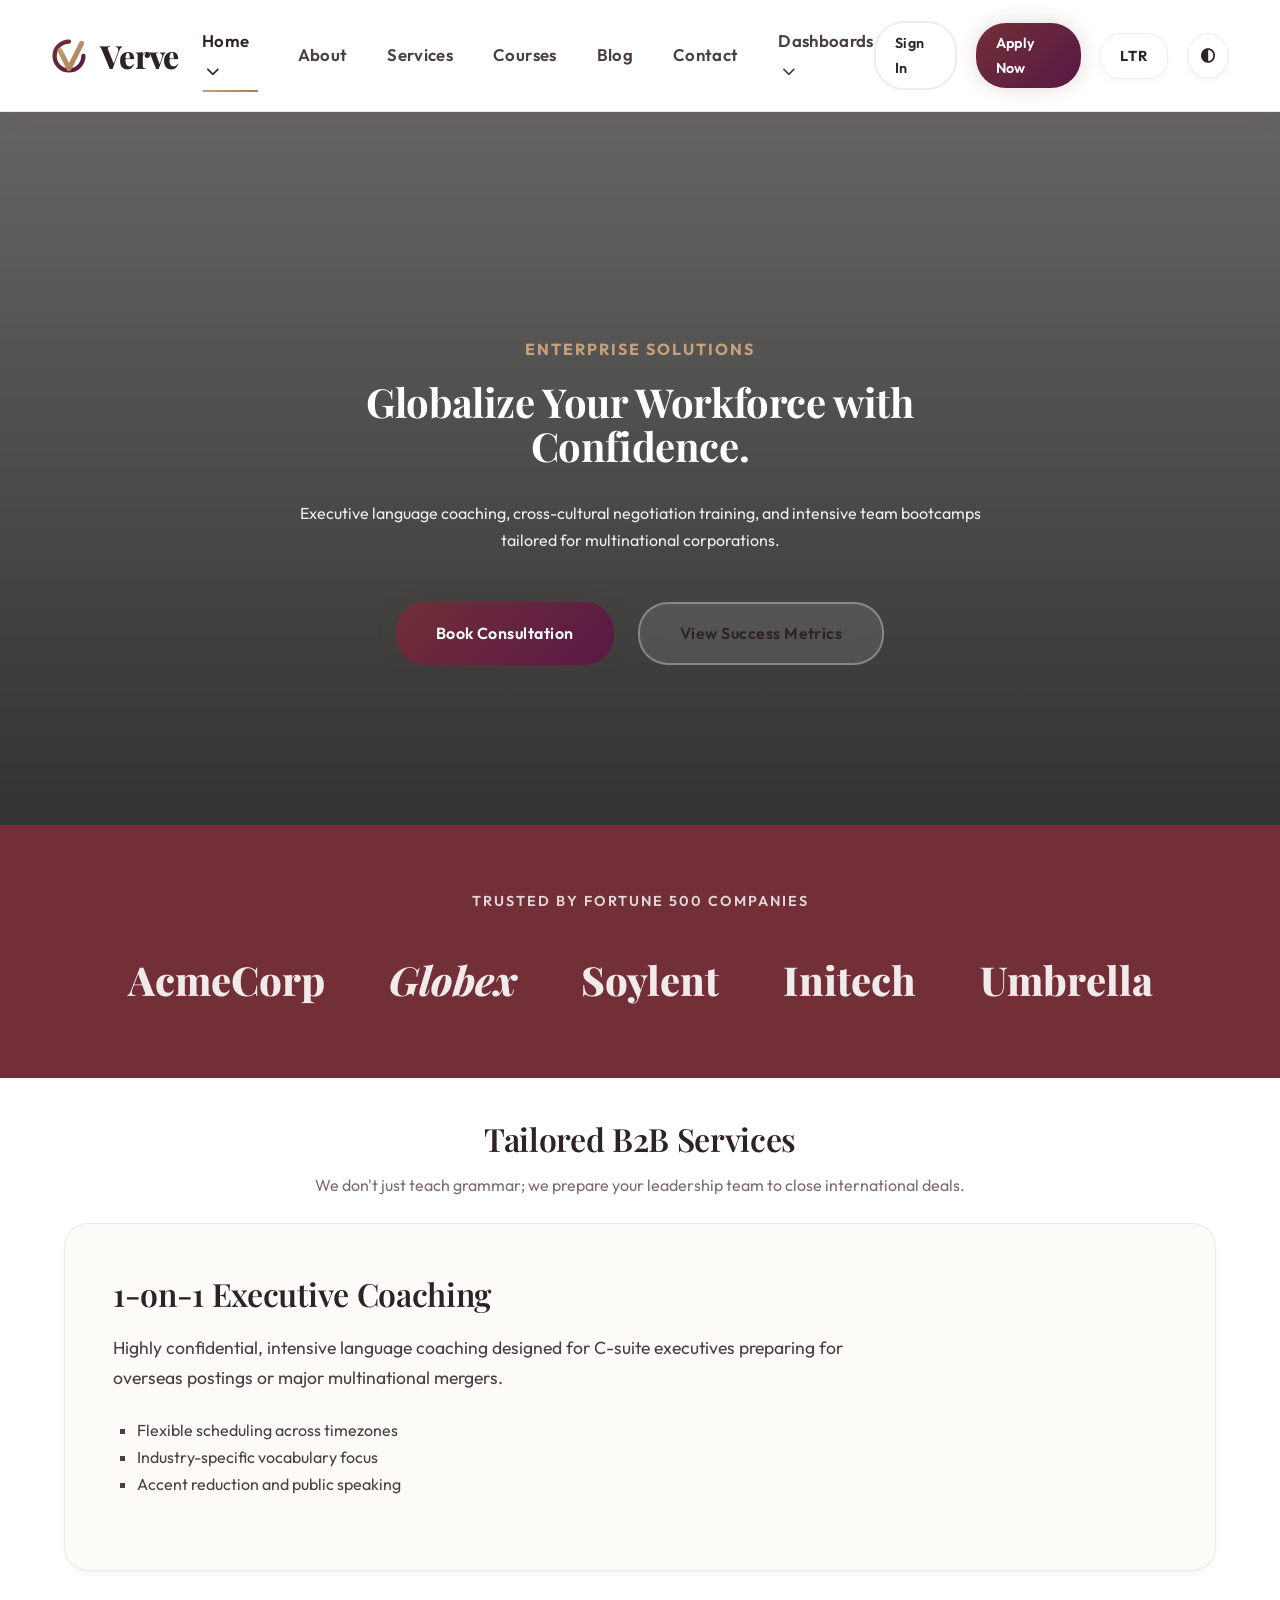
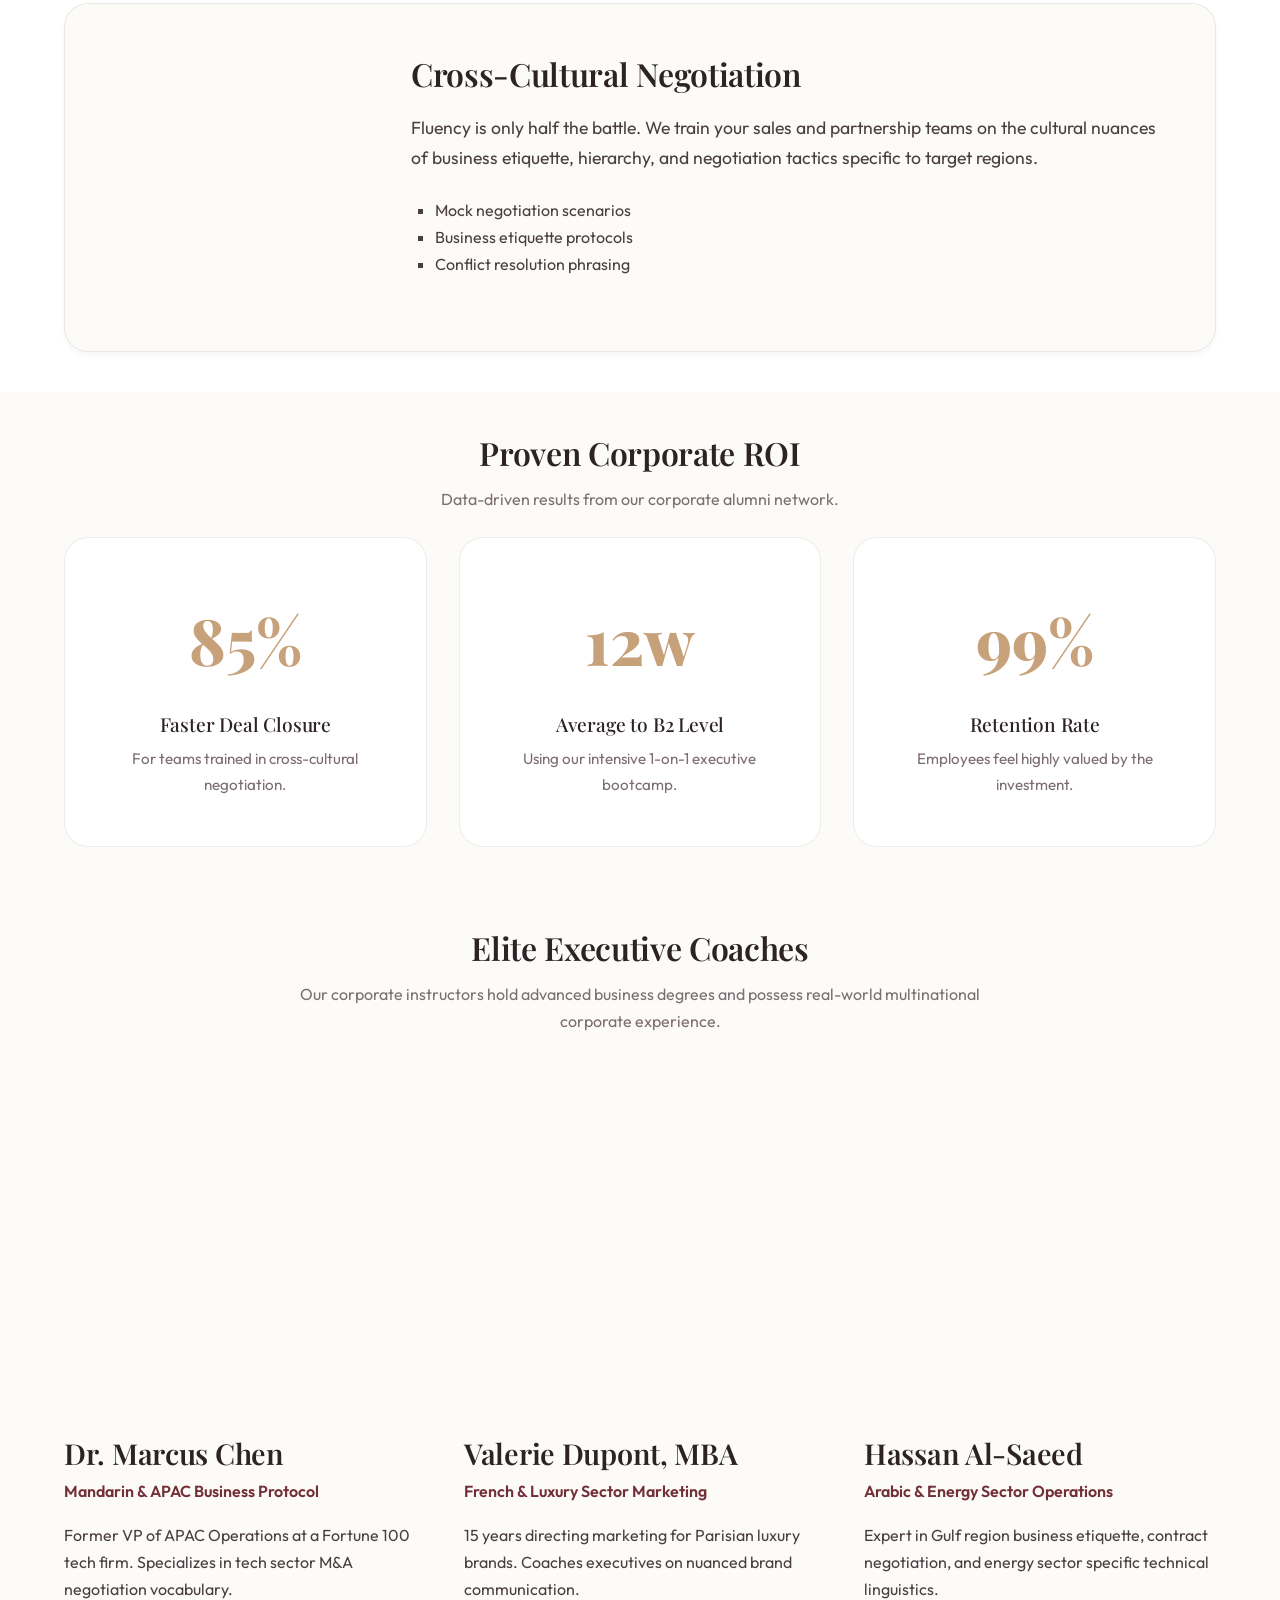
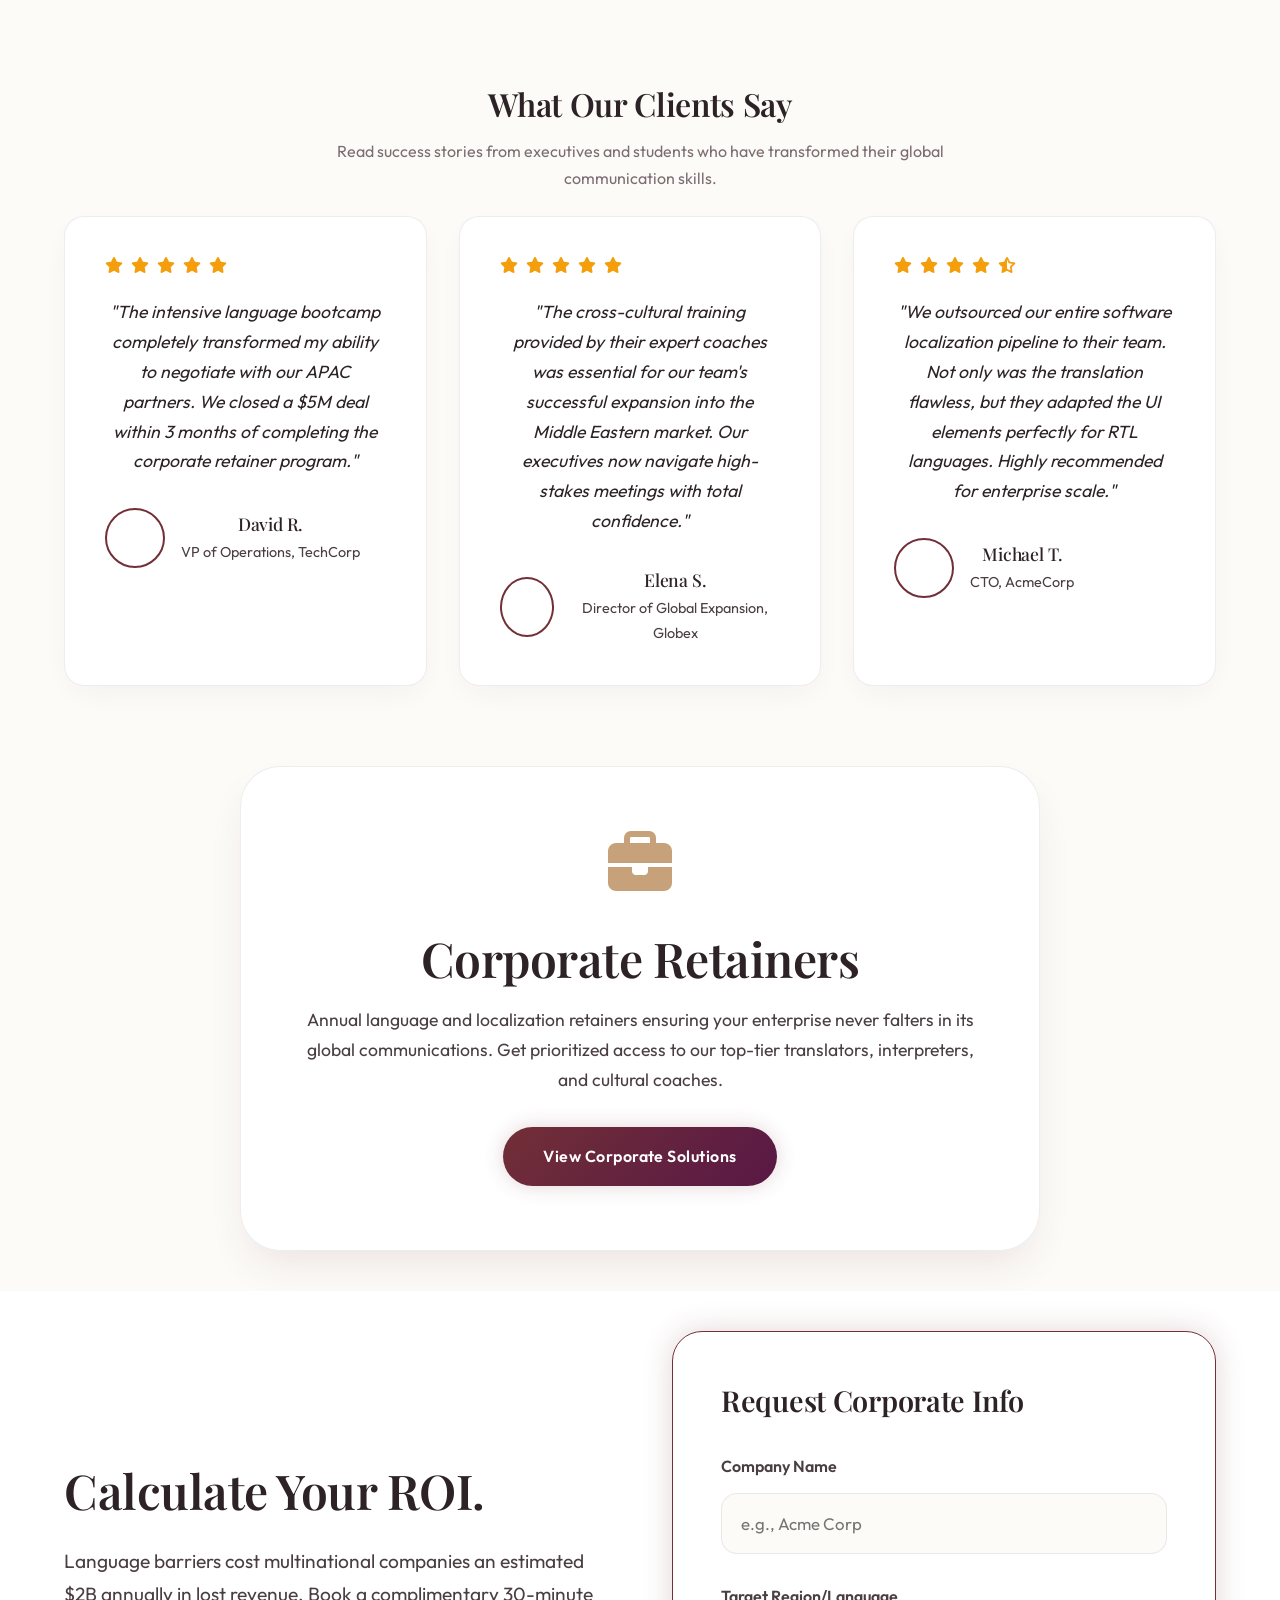
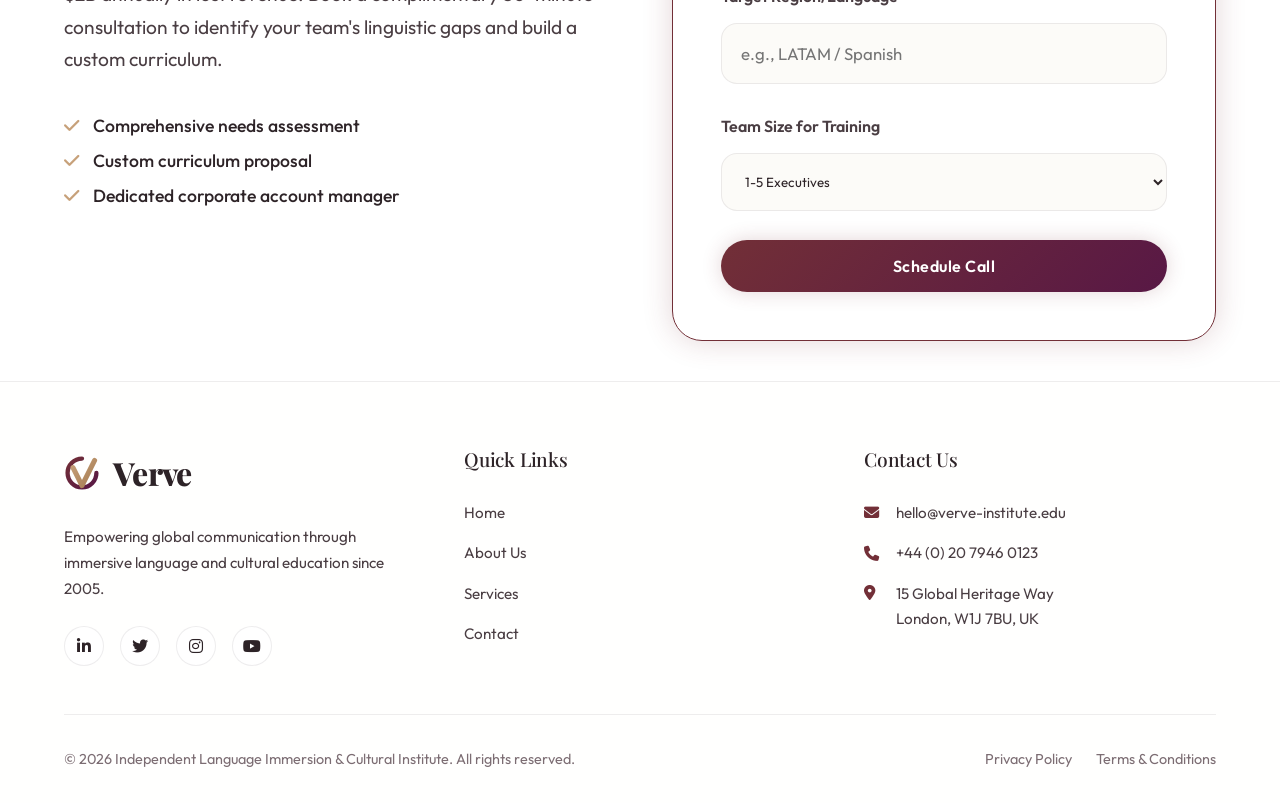
==== commit a17f11e9: "Fix UI layout issues on mobile and desktop, add auth options, and fix sign out link" ====
--- a/index.html
+++ b/index.html
@@ -1,5 +1,6 @@
 <!DOCTYPE html>
 <html lang="en" dir="ltr" data-theme="light">
+
 <head>
     <meta charset="UTF-8">
     <meta name="viewport" content="width=device-width, initial-scale=1.0">
@@ -8,17 +9,18 @@
     <link rel="stylesheet" href="style.css">
     <link rel="stylesheet" href="https://cdnjs.cloudflare.com/ajax/libs/font-awesome/6.4.0/css/all.min.css">
 </head>
+
 <body>
     <header class="header">
         <a href="index.html" class="logo">
-            <i class="fa-solid fa-earth-americas"></i>
+            <svg class="verve-logo-svg" width="36" height="36" viewBox="0 0 100 100" xmlns="http://www.w3.org/2000/svg"><defs><linearGradient id="logo-grad" x1="0%" y1="0%" x2="100%" y2="100%"><stop offset="0%" stop-color="#722f37" /><stop offset="100%" stop-color="#581845" /></linearGradient><linearGradient id="logo-accent" x1="0%" y1="0%" x2="100%" y2="100%"><stop offset="0%" stop-color="#c7a17a" /><stop offset="100%" stop-color="#a67c52" /></linearGradient></defs><path d="M50 10 A 40 40 0 1 0 90 50" fill="none" stroke="url(#logo-grad)" stroke-width="12" stroke-linecap="round"/><path d="M25 35 L50 85 L85 15" fill="none" stroke="url(#logo-accent)" stroke-width="14" stroke-linecap="round" stroke-linejoin="round"/></svg>
             Verve<span>.</span>
         </a>
 
         <nav>
             <ul class="nav-menu">
-                <li class="nav-item">
-                    Homes <i class="fa-solid fa-chevron-down" style="font-size: 0.8em; margin-left: 4px;"></i>
+                <li class="nav-item active">
+                    Home <i class="fa-solid fa-chevron-down" style="font-size: 0.8em; margin-left: 4px;"></i>
                     <div class="dropdown-menu">
                         <a href="index.html" class="dropdown-item">Home 1</a>
                         <a href="home2.html" class="dropdown-item">Home 2</a>
@@ -26,6 +28,8 @@
                 </li>
                 <li class="nav-item"><a href="about.html">About</a></li>
                 <li class="nav-item"><a href="services.html">Services</a></li>
+                <li class="nav-item"><a href="courses.html">Courses</a></li>
+                <li class="nav-item"><a href="blog.html">Blog</a></li>
                 <li class="nav-item"><a href="contact.html">Contact</a></li>
                 <li class="nav-item">
                     Dashboards <i class="fa-solid fa-chevron-down" style="font-size: 0.8em; margin-left: 4px;"></i>
@@ -34,45 +38,47 @@
                         <a href="admin.html" class="dropdown-item">Admin Portal</a>
                     </div>
                 </li>
-                <li class="nav-item">
-                    <button class="toggle-btn" id="dir-toggle" title="Toggle RTL/LTR">LTR</button>
-                </li>
-                <li class="nav-item">
-                    <button class="toggle-btn" id="theme-toggle" title="Toggle Dark/Light Mode">
-                        <i class="fa-solid fa-circle-half-stroke"></i>
-                    </button>
-                </li>
+
                 <li class="nav-item mobile-auth-btn" style="display: none; width: 100%; margin-top: 1rem; gap: 0.5rem;">
-                    <a href="sign-in.html" class="btn btn-outline" style="width: 100%; text-align: center; justify-content: center;">Sign In</a>
-                    <a href="sign-up.html" class="btn btn-primary" style="width: 100%; text-align: center; justify-content: center;">Apply Now</a>
+                    <a href="sign-in.html" class="btn btn-outline"
+                        style="width: 100%; text-align: center; justify-content: center;">Sign In</a>
+                    <a href="sign-up.html" class="btn btn-primary"
+                        style="width: 100%; text-align: center; justify-content: center;">Apply Now</a>
                 </li>
             </ul>
         </nav>
 
         <div class="header-actions">
-            <a href="sign-in.html" class="btn btn-outline" style="padding: 0.5rem 1.2rem; font-size: 0.9rem;">Sign In</a>
-            <a href="sign-up.html" class="btn btn-primary" style="padding: 0.5rem 1.2rem; font-size: 0.9rem;">Apply Now</a>
-            
+            <a href="sign-in.html" class="btn btn-outline" style="padding: 0.5rem 1.2rem; font-size: 0.9rem;">Sign
+                In</a>
+            <a href="sign-up.html" class="btn btn-primary" style="padding: 0.5rem 1.2rem; font-size: 0.9rem;">Apply
+                Now</a>
+
             <button class="hamburger" id="hamburger-btn" aria-label="Toggle Navigation">
                 <i class="fa-solid fa-bars"></i>
             </button>
+            <button class="toggle-btn" id="dir-toggle" title="Toggle RTL/LTR">LTR</button>
+            <button class="toggle-btn" id="theme-toggle" title="Toggle Dark/Light Mode">
+                <i class="fa-solid fa-circle-half-stroke"></i>
+            </button>
         </div>
     </header>
 
     <main>
-        <!-- Section 1: Corporate Hero (Layout: Centered Massive Text with Bottom Image Span) -->
-        <section class="section" style="padding-top: 10rem; padding-bottom: 0; text-align: center; min-height: auto;">
-            <div style="max-width: 900px; margin: 0 auto; margin-bottom: 4rem;">
-                <span style="color: var(--accent); font-weight: 700; letter-spacing: 2px; text-transform: uppercase;">Enterprise Solutions</span>
-                <h1 class="hero-title" style="line-height: 1.1; margin: 1rem 0 2rem;">Globalize Your Workforce with Confidence.</h1>
-                <p class="hero-subtitle" style="color: var(--text-secondary); max-width: 700px; margin: 0 auto 3rem;">Executive language coaching, cross-cultural negotiation training, and intensive team bootcamps tailored for multinational corporations.</p>
+        <!-- Section 1: Corporate Hero -->
+        <section style="position: relative; padding-top: 14rem; padding-bottom: 10rem; text-align: center; background: linear-gradient(rgba(0,0,0,0.6), rgba(0,0,0,0.8)), url('https://images.unsplash.com/photo-1497366216548-37526070297c?ixlib=rb-4.0.3&auto=format&fit=crop&w=1920&q=80') center/cover no-repeat;">
+            <div style="max-width: 900px; margin: 0 auto; position: relative; z-index: 2; padding: 0 5%;">
+                <span
+                    style="color: var(--accent); font-weight: 700; letter-spacing: 2px; text-transform: uppercase;">Enterprise
+                    Solutions</span>
+                <h1 class="hero-title" style="line-height: 1.1; margin: 1rem 0 2rem; color: #ffffff;">Globalize Your Workforce with
+                    Confidence.</h1>
+                <p class="hero-subtitle" style="color: rgba(255,255,255,0.9); max-width: 700px; margin: 0 auto 3rem;">
+                    Executive language coaching, cross-cultural negotiation training, and intensive team bootcamps
+                    tailored for multinational corporations.</p>
                 <div class="hero-buttons" style="justify-content: center;">
                     <a href="#consultation" class="btn btn-primary">Book Consultation</a>
-                    <a href="#metrics" class="btn btn-outline">View Success Metrics</a>
-                </div>
-            </div>
-            <div style="width: 100%; height: 500px; border-radius: 40px 40px 0 0; overflow: hidden; position: relative;">
-                <div style="height: 100%; width: 100%; border-radius: 40px 40px 0 0; background: url('https://images.unsplash.com/photo-1556761175-4b46a572b786?ixlib=rb-4.0.3&auto=format&fit=crop&w=1200&q=80') center/cover no-repeat;">
+                    <a href="#metrics" class="btn btn-outline" style="border-color: rgba(255,255,255,0.3); color: white; background: rgba(255,255,255,0.1); backdrop-filter: blur(10px);" onmouseover="this.style.background='rgba(255,255,255,0.2)'" onmouseout="this.style.background='rgba(255,255,255,0.1)'">View Success Metrics</a>
                 </div>
             </div>
         </section>
@@ -80,11 +86,15 @@
         <!-- Section 2: Trusted Partners (Layout: Logo Cloud Strip) -->
         <section class="section" style="padding: 4rem 5%; background: var(--primary-color); color: white;">
             <div style="text-align: center; margin-bottom: 2rem;">
-                <p style="text-transform: uppercase; letter-spacing: 2px; font-weight: 600; opacity: 0.8; font-size: 0.9rem;">Trusted by Fortune 500 Companies</p>
-            </div>
-            <div style="display: flex; justify-content: center; gap: 4rem; flex-wrap: wrap; opacity: 0.9; align-items: center;">
+                <p
+                    style="text-transform: uppercase; letter-spacing: 2px; font-weight: 600; opacity: 0.8; font-size: 0.9rem;">
+                    Trusted by Fortune 500 Companies</p>
+            </div>
+            <div
+                style="display: flex; justify-content: center; gap: 4rem; flex-wrap: wrap; opacity: 0.9; align-items: center;">
                 <div style="font-size: 2.5rem; font-weight: 800; font-family: var(--font-heading);">AcmeCorp</div>
-                <div style="font-size: 2.5rem; font-weight: 800; font-family: var(--font-heading); font-style: italic;">Globex</div>
+                <div style="font-size: 2.5rem; font-weight: 800; font-family: var(--font-heading); font-style: italic;">
+                    Globex</div>
                 <div style="font-size: 2.5rem; font-weight: 800; font-family: var(--font-heading);">Soylent</div>
                 <div style="font-size: 2.5rem; font-weight: 800; font-family: var(--font-heading);">Initech</div>
                 <div style="font-size: 2.5rem; font-weight: 800; font-family: var(--font-heading);">Umbrella</div>
@@ -97,20 +107,24 @@
                 <h2>Tailored B2B Services</h2>
                 <p>We don't just teach grammar; we prepare your leadership team to close international deals.</p>
             </div>
-            
+
             <div style="max-width: 1200px; margin: 0 auto;">
                 <div class="feature-row" style="margin-bottom: 2rem;">
                     <div style="flex: 1;">
                         <h3 style="font-size: 2rem; margin-bottom: 1rem;">1-on-1 Executive Coaching</h3>
-                        <p style="color: var(--text-secondary); margin-bottom: 1.5rem; font-size: 1.1rem;">Highly confidential, intensive language coaching designed for C-suite executives preparing for overseas postings or major multinational mergers.</p>
-                        <ul style="color: var(--text-secondary); margin-bottom: 1.5rem; padding-left: 1.5rem; list-style-type: square;">
+                        <p style="color: var(--text-secondary); margin-bottom: 1.5rem; font-size: 1.1rem;">Highly
+                            confidential, intensive language coaching designed for C-suite executives preparing for
+                            overseas postings or major multinational mergers.</p>
+                        <ul
+                            style="color: var(--text-secondary); margin-bottom: 1.5rem; padding-left: 1.5rem; list-style-type: square;">
                             <li>Flexible scheduling across timezones</li>
                             <li>Industry-specific vocabulary focus</li>
                             <li>Accent reduction and public speaking</li>
                         </ul>
                     </div>
                     <div style="width: 250px; height: 250px;">
-                        <div style="height: 100%; width: 100%; border-radius: 20px; background: url('https://images.unsplash.com/photo-1573164713988-8665fc963095?ixlib=rb-4.0.3&auto=format&fit=crop&w=800&q=80') center/cover no-repeat;">
+                        <div
+                            style="height: 100%; width: 100%; border-radius: 20px; background: url('https://images.unsplash.com/photo-1573164713988-8665fc963095?ixlib=rb-4.0.3&auto=format&fit=crop&w=800&q=80') center/cover no-repeat;">
                         </div>
                     </div>
                 </div>
@@ -118,15 +132,19 @@
                 <div class="feature-row" style="flex-direction: row-reverse;">
                     <div style="flex: 1;">
                         <h3 style="font-size: 2rem; margin-bottom: 1rem;">Cross-Cultural Negotiation</h3>
-                        <p style="color: var(--text-secondary); margin-bottom: 1.5rem; font-size: 1.1rem;">Fluency is only half the battle. We train your sales and partnership teams on the cultural nuances of business etiquette, hierarchy, and negotiation tactics specific to target regions.</p>
-                        <ul style="color: var(--text-secondary); margin-bottom: 1.5rem; padding-left: 1.5rem; list-style-type: square;">
+                        <p style="color: var(--text-secondary); margin-bottom: 1.5rem; font-size: 1.1rem;">Fluency is
+                            only half the battle. We train your sales and partnership teams on the cultural nuances of
+                            business etiquette, hierarchy, and negotiation tactics specific to target regions.</p>
+                        <ul
+                            style="color: var(--text-secondary); margin-bottom: 1.5rem; padding-left: 1.5rem; list-style-type: square;">
                             <li>Mock negotiation scenarios</li>
                             <li>Business etiquette protocols</li>
                             <li>Conflict resolution phrasing</li>
                         </ul>
                     </div>
                     <div style="width: 250px; height: 250px;">
-                        <div style="height: 100%; width: 100%; border-radius: 20px; background: url('https://images.unsplash.com/photo-1522071820081-009f0129c71c?ixlib=rb-4.0.3&auto=format&fit=crop&w=800&q=80') center/cover no-repeat;">
+                        <div
+                            style="height: 100%; width: 100%; border-radius: 20px; background: url('https://images.unsplash.com/photo-1522071820081-009f0129c71c?ixlib=rb-4.0.3&auto=format&fit=crop&w=800&q=80') center/cover no-repeat;">
                         </div>
                     </div>
                 </div>
@@ -134,27 +152,40 @@
         </section>
 
         <!-- Section 4: Success Metrics (Layout: Dark Mode Stat Blocks) -->
-        <section id="metrics" class="section" style="background: var(--text-primary); color: var(--bg-primary);">
+        <section id="metrics" class="section">
             <div class="section-title">
-                <h2 style="color: var(--bg-primary);">Proven Corporate ROI</h2>
+                <h2>Proven Corporate ROI</h2>
                 <p style="color: var(--text-muted);">Data-driven results from our corporate alumni network.</p>
             </div>
-            
-            <div style="display: grid; grid-template-columns: repeat(auto-fit, minmax(250px, 1fr)); gap: 2rem; max-width: 1200px; margin: 0 auto;">
-                <div style="text-align: center; padding: 3rem 2rem; border: 1px solid rgba(255,255,255,0.1); border-radius: 24px; background: rgba(255,255,255,0.03);">
-                    <div style="font-size: 4rem; font-weight: 800; color: var(--accent); font-family: var(--font-heading); margin-bottom: 1rem;">85%</div>
-                    <h4 style="font-size: 1.2rem; margin-bottom: 0.5rem; color: var(--bg-primary);">Faster Deal Closure</h4>
-                    <p style="color: var(--text-muted); font-size: 0.95rem;">For teams trained in cross-cultural negotiation.</p>
-                </div>
-                <div style="text-align: center; padding: 3rem 2rem; border: 1px solid rgba(255,255,255,0.1); border-radius: 24px; background: rgba(255,255,255,0.03);">
-                    <div style="font-size: 4rem; font-weight: 800; color: var(--accent); font-family: var(--font-heading); margin-bottom: 1rem;">12w</div>
-                    <h4 style="font-size: 1.2rem; margin-bottom: 0.5rem; color: var(--bg-primary);">Average to B2 Level</h4>
-                    <p style="color: var(--text-muted); font-size: 0.95rem;">Using our intensive 1-on-1 executive bootcamp.</p>
-                </div>
-                <div style="text-align: center; padding: 3rem 2rem; border: 1px solid rgba(255,255,255,0.1); border-radius: 24px; background: rgba(255,255,255,0.03);">
-                    <div style="font-size: 4rem; font-weight: 800; color: var(--accent); font-family: var(--font-heading); margin-bottom: 1rem;">99%</div>
-                    <h4 style="font-size: 1.2rem; margin-bottom: 0.5rem; color: var(--bg-primary);">Retention Rate</h4>
-                    <p style="color: var(--text-muted); font-size: 0.95rem;">Employees feel highly valued by the investment.</p>
+
+            <div
+                style="display: grid; grid-template-columns: repeat(auto-fit, minmax(250px, 1fr)); gap: 2rem; max-width: 1200px; margin: 0 auto;">
+                <div
+                    style="text-align: center; padding: 3rem 2rem; border: 1px solid var(--border); border-radius: 24px; background: var(--bg-secondary);">
+                    <div
+                        style="font-size: 4rem; font-weight: 800; color: var(--accent); font-family: var(--font-heading); margin-bottom: 1rem;">
+                        85%</div>
+                    <h4 style="font-size: 1.2rem; margin-bottom: 0.5rem;">Faster Deal Closure</h4>
+                    <p style="color: var(--text-muted); font-size: 0.95rem;">For teams trained in cross-cultural
+                        negotiation.</p>
+                </div>
+                <div
+                    style="text-align: center; padding: 3rem 2rem; border: 1px solid var(--border); border-radius: 24px; background: var(--bg-secondary);">
+                    <div
+                        style="font-size: 4rem; font-weight: 800; color: var(--accent); font-family: var(--font-heading); margin-bottom: 1rem;">
+                        12w</div>
+                    <h4 style="font-size: 1.2rem; margin-bottom: 0.5rem;">Average to B2 Level</h4>
+                    <p style="color: var(--text-muted); font-size: 0.95rem;">Using our intensive 1-on-1 executive
+                        bootcamp.</p>
+                </div>
+                <div
+                    style="text-align: center; padding: 3rem 2rem; border: 1px solid var(--border); border-radius: 24px; background: var(--bg-secondary);">
+                    <div
+                        style="font-size: 4rem; font-weight: 800; color: var(--accent); font-family: var(--font-heading); margin-bottom: 1rem;">
+                        99%</div>
+                    <h4 style="font-size: 1.2rem; margin-bottom: 0.5rem;">Retention Rate</h4>
+                    <p style="color: var(--text-muted); font-size: 0.95rem;">Employees feel highly valued by the
+                        investment.</p>
                 </div>
             </div>
         </section>
@@ -163,72 +194,167 @@
         <section class="section">
             <div class="section-title">
                 <h2>Elite Executive Coaches</h2>
-                <p>Our corporate instructors hold advanced business degrees and possess real-world multinational corporate experience.</p>
-            </div>
-            
+                <p>Our corporate instructors hold advanced business degrees and possess real-world multinational
+                    corporate experience.</p>
+            </div>
+
             <div style="display: grid; grid-template-columns: repeat(auto-fit, minmax(300px, 1fr)); gap: 3rem;">
                 <!-- Coach 1 -->
                 <div style="background: transparent;">
-                    <div style="height: 350px; border-radius: 24px; margin-bottom: 1.5rem; background: url('https://images.unsplash.com/photo-1556157382-97eda2d62296?ixlib=rb-4.0.3&auto=format&fit=crop&w=600&q=80') center/cover no-repeat;">
+                    <div
+                        style="height: 350px; border-radius: 24px; margin-bottom: 1.5rem; background: url('https://images.unsplash.com/photo-1556157382-97eda2d62296?ixlib=rb-4.0.3&auto=format&fit=crop&w=600&q=80') center/cover no-repeat;">
                     </div>
                     <h3 style="font-size: 1.8rem; margin-bottom: 0.3rem;">Dr. Marcus Chen</h3>
-                    <p style="color: var(--primary-color); font-weight: 600; margin-bottom: 1rem;">Mandarin & APAC Business Protocol</p>
-                    <p style="color: var(--text-secondary);">Former VP of APAC Operations at a Fortune 100 tech firm. Specializes in tech sector M&A negotiation vocabulary.</p>
-                </div>
-                
+                    <p style="color: var(--primary-color); font-weight: 600; margin-bottom: 1rem;">Mandarin & APAC
+                        Business Protocol</p>
+                    <p style="color: var(--text-secondary);">Former VP of APAC Operations at a Fortune 100 tech firm.
+                        Specializes in tech sector M&A negotiation vocabulary.</p>
+                </div>
+
                 <!-- Coach 2 -->
                 <div style="background: transparent;">
-                    <div style="height: 350px; border-radius: 24px; margin-bottom: 1.5rem; background: url('https://images.unsplash.com/photo-1573496359142-b8d87734a5a2?ixlib=rb-4.0.3&auto=format&fit=crop&w=600&q=80') center/cover no-repeat;">
+                    <div
+                        style="height: 350px; border-radius: 24px; margin-bottom: 1.5rem; background: url('https://images.unsplash.com/photo-1573496359142-b8d87734a5a2?ixlib=rb-4.0.3&auto=format&fit=crop&w=600&q=80') center/cover no-repeat;">
                     </div>
                     <h3 style="font-size: 1.8rem; margin-bottom: 0.3rem;">Valerie Dupont, MBA</h3>
-                    <p style="color: var(--primary-color); font-weight: 600; margin-bottom: 1rem;">French & Luxury Sector Marketing</p>
-                    <p style="color: var(--text-secondary);">15 years directing marketing for Parisian luxury brands. Coaches executives on nuanced brand communication.</p>
-                </div>
-                
+                    <p style="color: var(--primary-color); font-weight: 600; margin-bottom: 1rem;">French & Luxury
+                        Sector Marketing</p>
+                    <p style="color: var(--text-secondary);">15 years directing marketing for Parisian luxury brands.
+                        Coaches executives on nuanced brand communication.</p>
+                </div>
+
                 <!-- Coach 3 -->
                 <div style="background: transparent;">
-                    <div style="height: 350px; border-radius: 24px; margin-bottom: 1.5rem; background: url('https://images.unsplash.com/photo-1531427186611-ecfd6d936c79?ixlib=rb-4.0.3&auto=format&fit=crop&w=600&q=80') center/cover no-repeat;">
+                    <div
+                        style="height: 350px; border-radius: 24px; margin-bottom: 1.5rem; background: url('https://images.unsplash.com/photo-1531427186611-ecfd6d936c79?ixlib=rb-4.0.3&auto=format&fit=crop&w=600&q=80') center/cover no-repeat;">
                     </div>
                     <h3 style="font-size: 1.8rem; margin-bottom: 0.3rem;">Hassan Al-Saeed</h3>
-                    <p style="color: var(--primary-color); font-weight: 600; margin-bottom: 1rem;">Arabic & Energy Sector Operations</p>
-                    <p style="color: var(--text-secondary);">Expert in Gulf region business etiquette, contract negotiation, and energy sector specific technical linguistics.</p>
-                </div>
-            </div>
-        </section>
-
-        <!-- Section 6: Consultation / ROI Form (Layout: Split Content + Form Panel) -->
+                    <p style="color: var(--primary-color); font-weight: 600; margin-bottom: 1rem;">Arabic & Energy
+                        Sector Operations</p>
+                    <p style="color: var(--text-secondary);">Expert in Gulf region business etiquette, contract
+                        negotiation, and energy sector specific technical linguistics.</p>
+                </div>
+            </div>
+        </section>
+
+
+        <!-- Section: Testimonials (Layout: Grid of Cards) -->
+        <section class="section" style="background: var(--bg-primary);">
+            <div class="section-title">
+                <h2>What Our Clients Say</h2>
+                <p>Read success stories from executives and students who have transformed their global communication
+                    skills.</p>
+            </div>
+
+            <div
+                style="display: grid; grid-template-columns: repeat(auto-fit, minmax(300px, 1fr)); gap: 2rem; max-width: 1200px; margin: 0 auto;">
+                <!-- Testimonial 1 -->
+                <div class="card" style="padding: 2.5rem; border-radius: 20px; background: var(--bg-elevated); border: 1px solid var(--border);">
+                    <div style="display: flex; gap: 0.5rem; color: #f59e0b; margin-bottom: 1.5rem; font-size: 1rem;">
+                        <i class="fa-solid fa-star"></i><i class="fa-solid fa-star"></i><i class="fa-solid fa-star"></i><i class="fa-solid fa-star"></i><i class="fa-solid fa-star"></i>
+                    </div>
+                    <p style="color: var(--text-primary); font-size: 1.1rem; font-style: italic; margin-bottom: 2rem; line-height: 1.7;">
+                        "The intensive language bootcamp completely transformed my ability to negotiate with our APAC partners. We closed a $5M deal within 3 months of completing the corporate retainer program."
+                    </p>
+                    <div style="display: flex; align-items: center; gap: 1rem;">
+                        <div style="width: 60px; height: 60px; border-radius: 50%; background: url('https://images.unsplash.com/photo-1560250097-0b93528c311a?ixlib=rb-4.0.3&auto=format&fit=crop&w=200&q=80') center/cover no-repeat; border: 2px solid var(--primary-color);"></div>
+                        <div>
+                            <h4 style="margin-bottom: 0.2rem; font-size: 1.1rem; color: var(--text-primary);">David R.</h4>
+                            <p style="color: var(--text-secondary); font-size: 0.9rem;">VP of Operations, TechCorp</p>
+                        </div>
+                    </div>
+                </div>
+
+                <!-- Testimonial 2 -->
+                <div class="card" style="padding: 2.5rem; border-radius: 20px; background: var(--bg-elevated); border: 1px solid var(--border);">
+                    <div style="display: flex; gap: 0.5rem; color: #f59e0b; margin-bottom: 1.5rem; font-size: 1rem;">
+                        <i class="fa-solid fa-star"></i><i class="fa-solid fa-star"></i><i class="fa-solid fa-star"></i><i class="fa-solid fa-star"></i><i class="fa-solid fa-star"></i>
+                    </div>
+                    <p style="color: var(--text-primary); font-size: 1.1rem; font-style: italic; margin-bottom: 2rem; line-height: 1.7;">
+                        "The cross-cultural training provided by their expert coaches was essential for our team's successful expansion into the Middle Eastern market. Our executives now navigate high-stakes meetings with total confidence."
+                    </p>
+                    <div style="display: flex; align-items: center; gap: 1rem;">
+                        <div style="width: 60px; height: 60px; border-radius: 50%; background: url('https://images.unsplash.com/photo-1573496359142-b8d87734a5a2?ixlib=rb-4.0.3&auto=format&fit=crop&w=200&q=80') center/cover no-repeat; border: 2px solid var(--primary-color);"></div>
+                        <div>
+                            <h4 style="margin-bottom: 0.2rem; font-size: 1.1rem; color: var(--text-primary);">Elena S.</h4>
+                            <p style="color: var(--text-secondary); font-size: 0.9rem;">Director of Global Expansion, Globex</p>
+                        </div>
+                    </div>
+                </div>
+
+                <!-- Testimonial 3 -->
+                <div class="card" style="padding: 2.5rem; border-radius: 20px; background: var(--bg-elevated); border: 1px solid var(--border);">
+                    <div style="display: flex; gap: 0.5rem; color: #f59e0b; margin-bottom: 1.5rem; font-size: 1rem;">
+                        <i class="fa-solid fa-star"></i><i class="fa-solid fa-star"></i><i class="fa-solid fa-star"></i><i class="fa-solid fa-star"></i><i class="fa-solid fa-star-half-stroke"></i>
+                    </div>
+                    <p style="color: var(--text-primary); font-size: 1.1rem; font-style: italic; margin-bottom: 2rem; line-height: 1.7;">
+                        "We outsourced our entire software localization pipeline to their team. Not only was the translation flawless, but they adapted the UI elements perfectly for RTL languages. Highly recommended for enterprise scale."
+                    </p>
+                    <div style="display: flex; align-items: center; gap: 1rem;">
+                        <div style="width: 60px; height: 60px; border-radius: 50%; background: url('https://images.unsplash.com/photo-1507003211169-0a1dd7228f2d?ixlib=rb-4.0.3&auto=format&fit=crop&w=200&q=80') center/cover no-repeat; border: 2px solid var(--primary-color);"></div>
+                        <div>
+                            <h4 style="margin-bottom: 0.2rem; font-size: 1.1rem; color: var(--text-primary);">Michael T.</h4>
+                            <p style="color: var(--text-secondary); font-size: 0.9rem;">CTO, AcmeCorp</p>
+                        </div>
+                    </div>
+                </div>
+            </div>
+        </section>
+
+        <!-- Section 6: Corporate Retainers -->
+        <section class="section" style="background: var(--bg-primary); text-align: center;">
+            <div style="max-width: 800px; margin: 0 auto; padding: 4rem; border-radius: 40px; background: var(--bg-elevated); box-shadow: var(--shadow-elevated); border: 1px solid var(--border);">
+                <i class="fa-solid fa-briefcase" style="font-size: 4rem; color: var(--accent); margin-bottom: 2rem;"></i>
+                <h2 style="font-size: 3rem; margin-bottom: 1rem;">Corporate Retainers</h2>
+                <p style="color: var(--text-secondary); margin-bottom: 2rem; font-size: 1.1rem;">
+                    Annual language and localization retainers ensuring your enterprise never falters in its global communications. Get prioritized access to our top-tier translators, interpreters, and cultural coaches.
+                </p>
+                <a href="#consultation" class="btn btn-primary">View Corporate Solutions</a>
+            </div>
+        </section>
+
+        <!-- Section 7: Consultation / ROI Form (Layout: Split Content + Form Panel) -->
         <section id="consultation" class="section" style="background: var(--bg-secondary);">
-            <div style="display: flex; gap: 4rem; max-width: 1200px; margin: 0 auto; align-items: center; flex-wrap: wrap;">
-                <div style="flex: 1; min-width: 300px;">
+            <div
+                style="display: flex; gap: 4rem; max-width: 1200px; margin: 0 auto; align-items: center; flex-wrap: wrap;">
+                <div style="flex: 1; min-width: 250px;">
                     <h2 style="font-size: 3rem; margin-bottom: 1.5rem;">Calculate Your ROI.</h2>
-                    <p style="color: var(--text-secondary); font-size: 1.2rem; margin-bottom: 2rem;">Language barriers cost multinational companies an estimated $2B annually in lost revenue. Book a complimentary 30-minute consultation to identify your team's linguistic gaps and build a custom curriculum.</p>
+                    <p style="color: var(--text-secondary); font-size: 1.2rem; margin-bottom: 2rem;">Language barriers
+                        cost multinational companies an estimated $2B annually in lost revenue. Book a complimentary
+                        30-minute consultation to identify your team's linguistic gaps and build a custom curriculum.
+                    </p>
                     <ul style="color: var(--text-primary); font-weight: 500; font-size: 1.1rem; line-height: 2;">
-                        <li><i class="fa-solid fa-check" style="color: var(--accent); margin-right: 10px;"></i> Comprehensive needs assessment</li>
-                        <li><i class="fa-solid fa-check" style="color: var(--accent); margin-right: 10px;"></i> Custom curriculum proposal</li>
-                        <li><i class="fa-solid fa-check" style="color: var(--accent); margin-right: 10px;"></i> Dedicated corporate account manager</li>
+                        <li><i class="fa-solid fa-check" style="color: var(--accent); margin-right: 10px;"></i>
+                            Comprehensive needs assessment</li>
+                        <li><i class="fa-solid fa-check" style="color: var(--accent); margin-right: 10px;"></i> Custom
+                            curriculum proposal</li>
+                        <li><i class="fa-solid fa-check" style="color: var(--accent); margin-right: 10px;"></i>
+                            Dedicated corporate account manager</li>
                     </ul>
                 </div>
-                <div style="flex: 1; min-width: 350px;">
-                    <div style="background: var(--bg-primary); padding: 3rem; border-radius: 30px; box-shadow: var(--shadow-elevated); border: 1px solid var(--border);">
-                        <h3 style="margin-bottom: 2rem; font-size: 1.8rem;">Request Corporate Info</h3>
+                <div style="flex: 1; min-width: 250px;">
+                    <div
+                        style="background: var(--bg-elevated); padding: 3rem; border-radius: 30px; box-shadow: 0 0 30px var(--primary-glow); border: 1px solid var(--primary-color);">
+                        <h3 style="margin-bottom: 2rem; font-size: 1.8rem; color: var(--text-primary);">Request Corporate Info</h3>
                         <form>
                             <div class="input-group">
-                                <label>Company Name</label>
+                                <label style="color: var(--text-secondary);">Company Name</label>
                                 <input type="text" placeholder="e.g., Acme Corp" required>
                             </div>
                             <div class="input-group">
-                                <label>Target Region/Language</label>
-                                <input type="text" placeholder="e.g., LATAM / Spanish" required>
+                                <label style="color: var(--text-secondary);">Target Region/Language</label>
+                                <input type="text" placeholder="e.g., LATAM / Spanish" required style="background: var(--bg-primary); border-color: var(--border); color: var(--text-primary);">
                             </div>
                             <div class="input-group">
-                                <label>Team Size for Training</label>
-                                <select style="width: 100%; padding: 1.2rem; border-radius: 16px; border: 1px solid var(--border); background: var(--bg-primary); color: var(--text-primary); font-family: var(--font-body); outline: none;">
+                                <label style="color: var(--text-secondary);">Team Size for Training</label>
+                                <select
+                                    style="width: 100%; padding: 1.2rem; border-radius: 16px; border: 1px solid var(--border); background: var(--bg-primary); color: var(--text-primary); font-family: var(--font-body); outline: none;">
                                     <option>1-5 Executives</option>
                                     <option>6-20 Team Members</option>
                                     <option>20+ Department</option>
                                 </select>
                             </div>
-                            <button type="submit" class="btn btn-primary" style="width: 100%;">Schedule Call</button>
+                            <button type="submit" class="btn btn-primary" style="width: 100%; transition: transform 0.3s ease, box-shadow 0.3s ease;" onmouseover="this.style.transform='translateY(-3px)'; this.style.boxShadow='0 10px 20px var(--primary-glow)'" onmouseout="this.style.transform='translateY(0)'; this.style.boxShadow='none'">Schedule Call</button>
                         </form>
                     </div>
                 </div>
@@ -236,16 +362,19 @@
         </section>
     </main>
 
-    <footer class="footer" style="padding: 4rem 5% 2rem; background: var(--bg-elevated); border-top: 1px solid var(--border); box-shadow: 0 -10px 30px -10px rgba(0,0,0,0.05); margin-top: auto;">
-        <div style="max-width: 1200px; margin: 0 auto; display: grid; grid-template-columns: repeat(auto-fit, minmax(250px, 1fr)); gap: 3rem; margin-bottom: 3rem;">
-            
+    <footer class="footer"
+        style="padding: 4rem 5% 2rem; background: var(--bg-elevated); border-top: 1px solid var(--border); box-shadow: 0 -10px 30px -10px rgba(0,0,0,0.05); margin-top: auto;">
+        <div
+            style="max-width: 1200px; margin: 0 auto; display: grid; grid-template-columns: repeat(auto-fit, minmax(250px, 1fr)); gap: 3rem; margin-bottom: 3rem;">
+
             <!-- Brand & About -->
             <div>
                 <a href="index.html" class="logo" style="margin-bottom: 1.5rem; justify-content: flex-start;">
-                    <i class="fa-solid fa-earth-americas"></i>
+                    <svg class="verve-logo-svg" width="36" height="36" viewBox="0 0 100 100" xmlns="http://www.w3.org/2000/svg"><defs><linearGradient id="logo-grad" x1="0%" y1="0%" x2="100%" y2="100%"><stop offset="0%" stop-color="#722f37" /><stop offset="100%" stop-color="#581845" /></linearGradient><linearGradient id="logo-accent" x1="0%" y1="0%" x2="100%" y2="100%"><stop offset="0%" stop-color="#c7a17a" /><stop offset="100%" stop-color="#a67c52" /></linearGradient></defs><path d="M50 10 A 40 40 0 1 0 90 50" fill="none" stroke="url(#logo-grad)" stroke-width="12" stroke-linecap="round"/><path d="M25 35 L50 85 L85 15" fill="none" stroke="url(#logo-accent)" stroke-width="14" stroke-linecap="round" stroke-linejoin="round"/></svg>
                     Verve<span>.</span>
                 </a>
-                <p style="color: var(--text-secondary); margin-bottom: 1.5rem; font-size: 0.95rem;">Empowering global communication through immersive language and cultural education since 2005.</p>
+                <p style="color: var(--text-secondary); margin-bottom: 1.5rem; font-size: 0.95rem;">Empowering global
+                    communication through immersive language and cultural education since 2005.</p>
                 <div style="display: flex; gap: 1rem;">
                     <a href="#" class="social-icon"><i class="fa-brands fa-linkedin-in"></i></a>
                     <a href="#" class="social-icon"><i class="fa-brands fa-twitter"></i></a>
@@ -256,7 +385,9 @@
 
             <!-- Quick Links -->
             <div>
-                <h4 style="font-size: 1.2rem; margin-bottom: 1.5rem; color: var(--text-primary); font-family: var(--font-heading);">Quick Links</h4>
+                <h4
+                    style="font-size: 1.2rem; margin-bottom: 1.5rem; color: var(--text-primary); font-family: var(--font-heading);">
+                    Quick Links</h4>
                 <ul style="display: flex; flex-direction: column; gap: 0.5rem;">
                     <li><a href="index.html" class="footer-link">Home</a></li>
                     <li><a href="about.html" class="footer-link">About Us</a></li>
@@ -267,18 +398,29 @@
 
             <!-- Contact Info -->
             <div>
-                <h4 style="font-size: 1.2rem; margin-bottom: 1.5rem; color: var(--text-primary); font-family: var(--font-heading);">Contact Us</h4>
+                <h4
+                    style="font-size: 1.2rem; margin-bottom: 1.5rem; color: var(--text-primary); font-family: var(--font-heading);">
+                    Contact Us</h4>
                 <ul style="display: flex; flex-direction: column; gap: 0.5rem;">
-                    <li><a href="mailto:hello@verve-institute.edu" class="footer-contact"><i class="fa-solid fa-envelope" style="color: var(--primary-color); width: 20px;"></i> hello@verve-institute.edu</a></li>
-                    <li><a href="tel:+442079460123" class="footer-contact"><i class="fa-solid fa-phone" style="color: var(--primary-color); width: 20px;"></i> +44 (0) 20 7946 0123</a></li>
-                    <li style="display: flex; gap: 12px; color: var(--text-secondary); font-size: 0.95rem; padding: 0.2rem 0;"><i class="fa-solid fa-location-dot" style="color: var(--primary-color); margin-top: 4px; width: 20px;"></i> 15 Global Heritage Way<br>London, W1J 7BU, UK</li>
+                    <li><a href="mailto:hello@verve-institute.edu" class="footer-contact"><i
+                                class="fa-solid fa-envelope" style="color: var(--primary-color); width: 20px;"></i>
+                            hello@verve-institute.edu</a></li>
+                    <li><a href="tel:+442079460123" class="footer-contact"><i class="fa-solid fa-phone"
+                                style="color: var(--primary-color); width: 20px;"></i> +44 (0) 20 7946 0123</a></li>
+                    <li
+                        style="display: flex; gap: 12px; color: var(--text-secondary); font-size: 0.95rem; padding: 0.2rem 0;">
+                        <i class="fa-solid fa-location-dot"
+                            style="color: var(--primary-color); margin-top: 4px; width: 20px;"></i> 15 Global Heritage
+                        Way<br>London, W1J 7BU, UK</li>
                 </ul>
             </div>
         </div>
-        
+
         <!-- Bottom Bar -->
-        <div style="max-width: 1200px; margin: 0 auto; padding-top: 2rem; border-top: 1px solid var(--border); display: flex; justify-content: space-between; align-items: center; flex-wrap: wrap; gap: 1rem;">
-            <p style="color: var(--text-muted); font-size: 0.9rem;">&copy; 2026 Independent Language Immersion & Cultural Institute. All rights reserved.</p>
+        <div
+            style="max-width: 1200px; margin: 0 auto; padding-top: 2rem; border-top: 1px solid var(--border); display: flex; justify-content: space-between; align-items: center; flex-wrap: wrap; gap: 1rem;">
+            <p style="color: var(--text-muted); font-size: 0.9rem;">&copy; 2026 Independent Language Immersion &
+                Cultural Institute. All rights reserved.</p>
             <div style="display: flex; gap: 1.5rem;">
                 <a href="#" class="footer-bottom-link">Privacy Policy</a>
                 <a href="#" class="footer-bottom-link">Terms & Conditions</a>
@@ -288,4 +430,5 @@
 
     <script src="script.js"></script>
 </body>
-</html>
+
+</html>
--- a/style.css
+++ b/style.css
@@ -96,10 +96,10 @@
     letter-spacing: -0.01em;
 }
 
-h1 { font-size: 2.5rem; line-height: 1.2; font-weight: 700; }
-h2 { font-size: 2rem; line-height: 1.3; font-weight: 600; }
-h3 { font-size: 1.5rem; line-height: 1.4; font-weight: 600; }
-h4 { font-size: 1.2rem; line-height: 1.4; font-weight: 500; }
+h1 { font-size: 1.75rem; line-height: 1.2; font-weight: 700; }
+h2 { font-size: 1.5rem; line-height: 1.3; font-weight: 600; }
+h3 { font-size: 1.15rem; line-height: 1.4; font-weight: 600; }
+h4 { font-size: 1.05rem; line-height: 1.4; font-weight: 500; }
 
 a {
     color: inherit;
@@ -184,11 +184,11 @@
     border-radius: 2px;
 }
 
-.nav-item:hover {
+.nav-item:hover, .nav-item.active {
     color: var(--text-primary);
 }
 
-.nav-item:hover::after {
+.nav-item:hover::after, .nav-item.active::after {
     width: 100%;
 }
 
@@ -356,8 +356,34 @@
 [dir="rtl"] { text-align: right; }
 [dir="rtl"] .dropdown-menu { left: auto; right: 50%; transform: translateX(50%) translateY(20px) scale(0.95); }
 [dir="rtl"] .nav-item:hover .dropdown-menu { transform: translateX(50%) translateY(10px) scale(1); }
-[dir="rtl"] .header-actions { flex-direction: row-reverse; }
-[dir="rtl"] .nav-menu { flex-direction: row-reverse; }
+
+/* Mobile responsive padding for hero boxes */
+.hero-content-box {
+    position: relative;
+    z-index: 3;
+    background: var(--bg-elevated);
+    backdrop-filter: blur(20px);
+    -webkit-backdrop-filter: blur(20px);
+    padding: 4rem;
+    border-radius: 30px;
+    text-align: center;
+    max-width: 800px;
+    box-shadow: var(--shadow-elevated);
+    width: 100%;
+}
+
+@media (max-width: 768px) {
+    .hero-content-box {
+        padding: 2.5rem 1.5rem;
+    }
+}
+
+@media (max-width: 480px) {
+    .hero-content-box {
+        padding: 1.5rem 1rem;
+        border-radius: 20px;
+    }
+}
 
 /* --- Hero Section --- */
 .hero {
@@ -365,8 +391,8 @@
     display: flex;
     align-items: center;
     justify-content: space-between;
-    gap: 5rem;
-    padding: 6rem 5%;
+    gap: 3rem;
+    padding: 4rem 5%;
     min-height: 90vh;
     overflow: hidden;
 }
@@ -403,10 +429,10 @@
 }
 
 .hero-title {
-    font-size: 4.8rem;
+    font-size: 2.5rem;
     font-weight: 700;
-    margin-bottom: 1.5rem;
-    line-height: 1.05;
+    margin-bottom: 1.2rem;
+    line-height: 1.1;
 }
 
 .hero-title span {
@@ -418,9 +444,9 @@
 }
 
 .hero-description {
-    font-size: 1.25rem;
+    font-size: 1.1rem;
     color: var(--text-secondary);
-    margin-bottom: 3rem;
+    margin-bottom: 2rem;
     max-width: 550px;
     font-weight: 400;
     letter-spacing: 0.02em;
@@ -479,7 +505,7 @@
 
 /* --- General Sections --- */
 .section {
-    padding: 8rem 5%;
+    padding: 2.5rem 5%;
     max-width: 1400px;
     margin: 0 auto;
     position: relative;
@@ -487,18 +513,18 @@
 
 .section-title {
     text-align: center;
-    margin-bottom: 5rem;
+    margin-bottom: 1.5rem;
 }
 
 .section-title h2 {
-    font-size: 3.5rem;
-    margin-bottom: 1rem;
+    font-size: 2rem;
+    margin-bottom: 0.8rem;
 }
 
 .section-title p {
     font-family: var(--font-body);
     color: var(--text-muted);
-    font-size: 1.25rem;
+    font-size: 1rem;
     max-width: 700px;
     margin: 0 auto;
 }
@@ -507,14 +533,14 @@
 .grid-container {
     display: grid;
     grid-template-columns: repeat(auto-fit, minmax(350px, 1fr));
-    gap: 3rem;
+    gap: 1.5rem;
 }
 
 .card {
     background: var(--bg-secondary);
     border: 1px solid var(--border);
     border-radius: 30px;
-    padding: 3.5rem 2.5rem;
+    padding: 1.5rem 1rem;
     transition: var(--transition);
     position: relative;
     overflow: hidden;
@@ -546,12 +572,12 @@
 }
 
 .card-icon {
-    font-size: 3.5rem;
+    font-size: 2.5rem;
     color: var(--primary-color);
-    margin-bottom: 2rem;
+    margin-bottom: 1rem;
     background: var(--bg-elevated);
-    width: 100px;
-    height: 100px;
+    width: 70px;
+    height: 70px;
     display: inline-flex;
     align-items: center;
     justify-content: center;
@@ -570,14 +596,14 @@
 }
 
 .card-title {
-    font-size: 2rem;
-    margin-bottom: 1.5rem;
+    font-size: 1.5rem;
+    margin-bottom: 1rem;
     font-family: var(--font-heading);
 }
 
 .card-text {
     color: var(--text-secondary);
-    font-size: 1.1rem;
+    font-size: 1rem;
     line-height: 1.6;
 }
 
@@ -662,7 +688,7 @@
 }
 
 .timeline-content h3 {
-    font-size: 2rem;
+    font-size: 1.5rem;
     margin-bottom: 0.8rem;
     background: var(--primary-gradient);
     -webkit-background-clip: text;
@@ -773,6 +799,21 @@
     gap: 0.8rem;
 }
 
+/* Authentication Pages Toggles */
+.auth-toggles {
+    position: absolute;
+    top: 1.5rem;
+    right: 1.5rem;
+    left: auto;
+    display: flex;
+    gap: 1rem;
+    z-index: 100;
+}
+[dir="rtl"] .auth-toggles {
+    right: auto;
+    left: 1.5rem;
+}
+
 .sidebar-item {
     padding: 1.2rem 1.5rem;
     border-radius: 16px;
@@ -832,7 +873,7 @@
 }
 
 .dashboard-header h1 {
-    font-size: 2.5rem;
+    font-size: 2rem;
     margin-bottom: 0.5rem;
 }
 
@@ -873,7 +914,7 @@
 }
 
 .stat-value {
-    font-size: 3rem;
+    font-size: 2.5rem;
     font-weight: 800;
     background: var(--primary-gradient);
     -webkit-background-clip: text;
@@ -886,7 +927,7 @@
     font-weight: 600;
     text-transform: uppercase;
     letter-spacing: 1.5px;
-    font-size: 0.9rem;
+    font-size: 0.85rem;
 }
 
 /* Forms & Authentication */
@@ -981,14 +1022,88 @@
     color: var(--primary-color);
 }
 
+/* --- Global Campuses Grid --- */
+.global-campuses-grid {
+    display: grid;
+    grid-template-columns: repeat(12, 1fr);
+    gap: 2rem;
+    align-items: center;
+    max-width: 1200px;
+    margin: 0 auto;
+}
+
+.campus-main {
+    grid-column: 1 / 8;
+    position: relative;
+    height: 600px;
+    border-radius: 30px;
+    overflow: hidden;
+    box-shadow: var(--shadow-elevated);
+}
+
+.campus-stack {
+    grid-column: 8 / 13;
+    display: flex;
+    flex-direction: column;
+    gap: 2rem;
+}
+
+.campus-stack-item1 {
+    position: relative;
+    height: 280px;
+    border-radius: 30px;
+    overflow: hidden;
+    box-shadow: var(--shadow);
+}
+
+.campus-stack-item2 {
+    position: relative;
+    height: 280px;
+    border-radius: 30px;
+    overflow: hidden;
+    box-shadow: var(--shadow);
+}
+
+@media (max-width: 768px) {
+    .global-campuses-grid {
+        display: flex;
+        flex-direction: column;
+    }
+    .campus-main {
+        height: 400px;
+        width: 100%;
+    }
+    .campus-stack {
+        width: 100%;
+    }
+    .campus-stack-item1, .campus-stack-item2 {
+        width: 100%;
+    }
+}
+
 /* Responsive */
 @media (max-width: 1200px) {
     .hero { flex-direction: column; text-align: center; padding-top: 4rem; gap: 4rem;}
     .hero-buttons { justify-content: center; }
     .floating-card { display: none; }
-    .hero-title { font-size: 4rem; }
+    .hero-title { font-size: 2.8rem; }
     .header { padding: 1rem 5%; }
 }
+
+/* --- 1024px Navbar Fix --- */
+@media (max-width: 1024px) {
+    .header { padding: 1rem 5%; }
+    .logo { font-size: 1.6rem; gap: 0.5rem; }
+    .logo i { font-size: 1.4rem; }
+    .logo span { font-size: 2rem; }
+    .nav-menu { gap: 1.2rem; }
+    .nav-item { font-size: 0.9rem; }
+    .header-actions { gap: 0.6rem; }
+    .header-actions .btn { padding: 0.45rem 0.9rem !important; font-size: 0.85rem !important; white-space: nowrap; }
+    .toggle-btn { width: 36px !important; height: 36px !important; font-size: 0.8rem !important; }
+    .hero-section-container { min-height: auto; }
+}
+
 
 .hamburger {
     display: none;
@@ -1049,7 +1164,7 @@
     .dashboard-content { height: auto; padding: 2rem; }
     .section { padding: 3rem 5%; }
     .wizard-container { padding: 3rem 1.5rem; }
-    .hero-title { font-size: 3rem; }
+    .hero-title { font-size: 2.2rem; }
     .hero-subtitle { font-size: 1.1rem; }
 }
 
@@ -1167,6 +1282,12 @@
 [data-theme="dark"] .lms-datatable tr:hover td {
     background: rgba(255, 255, 255, 0.03);
 }
+
+.btn-white {
+    background: #fff !important;
+    color: var(--accent) !important;
+}
+
 .lms-badge {
     display: inline-flex;
     align-items: center;
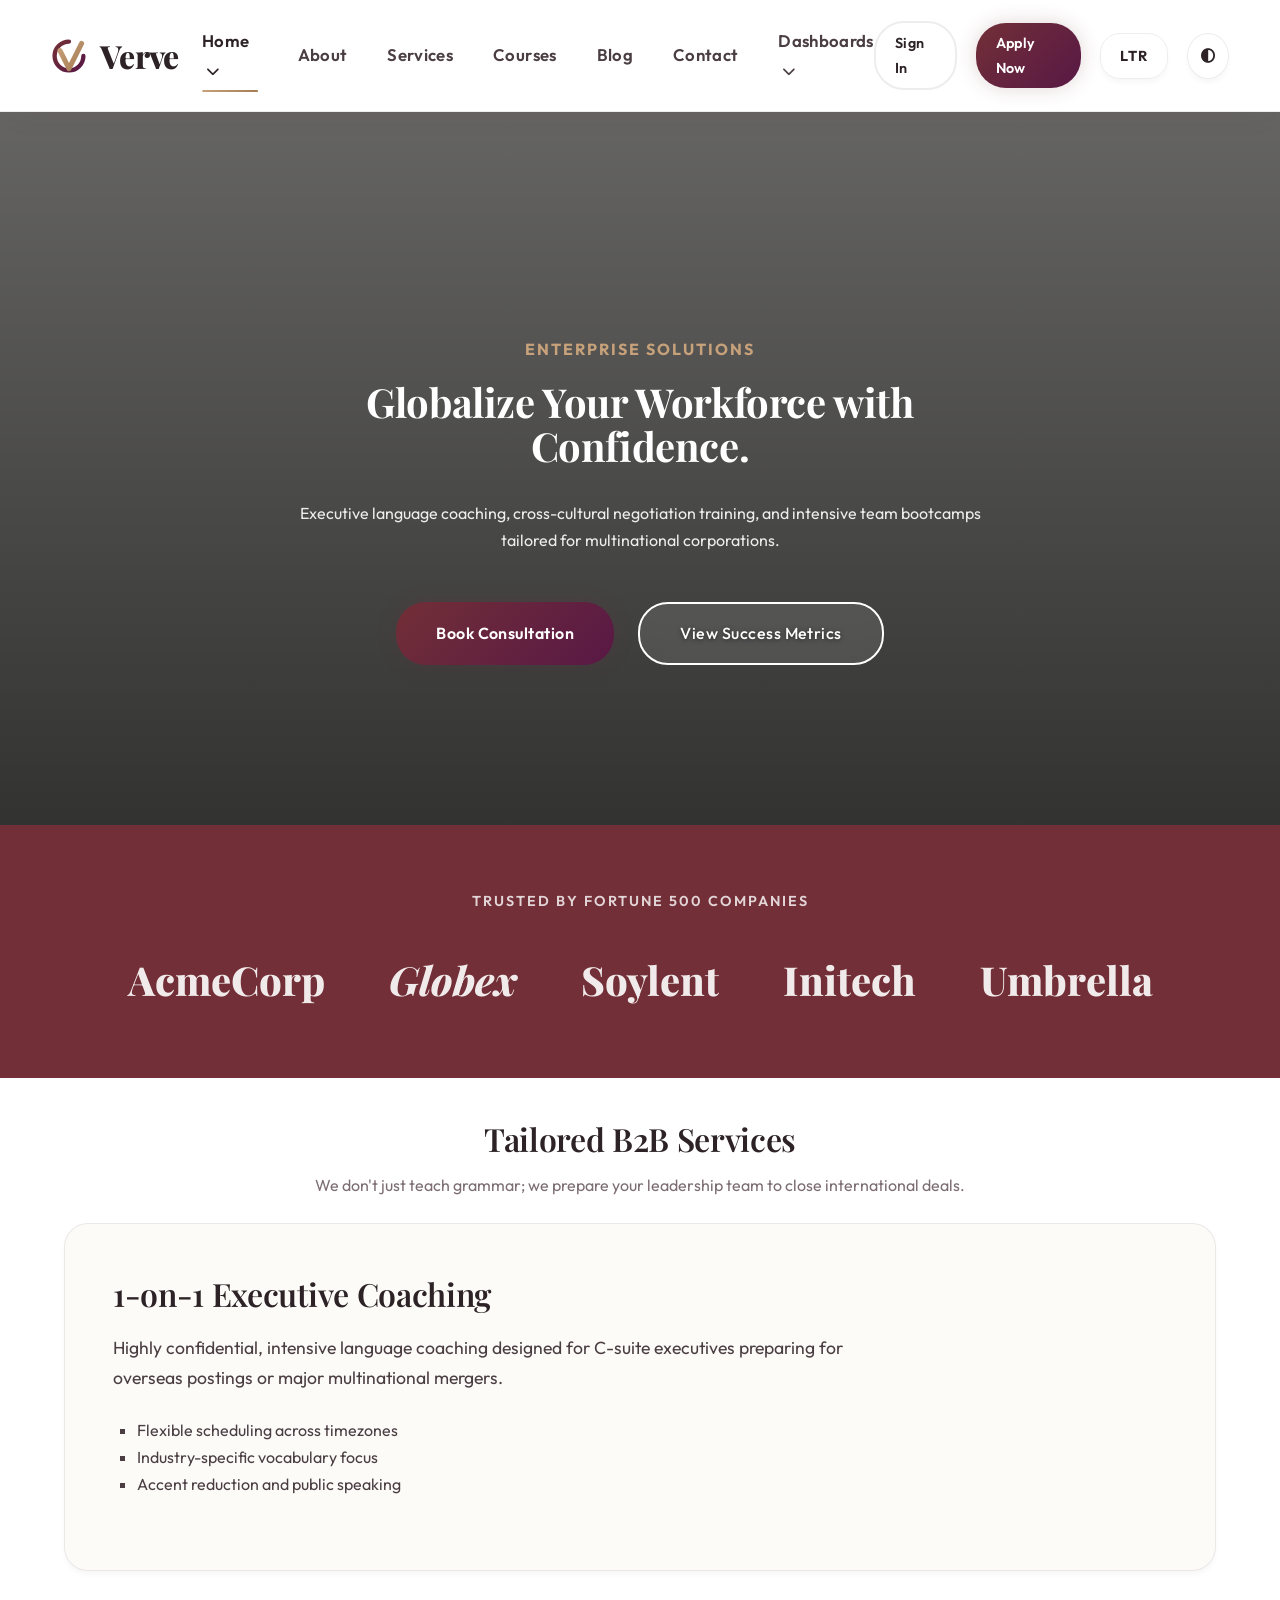
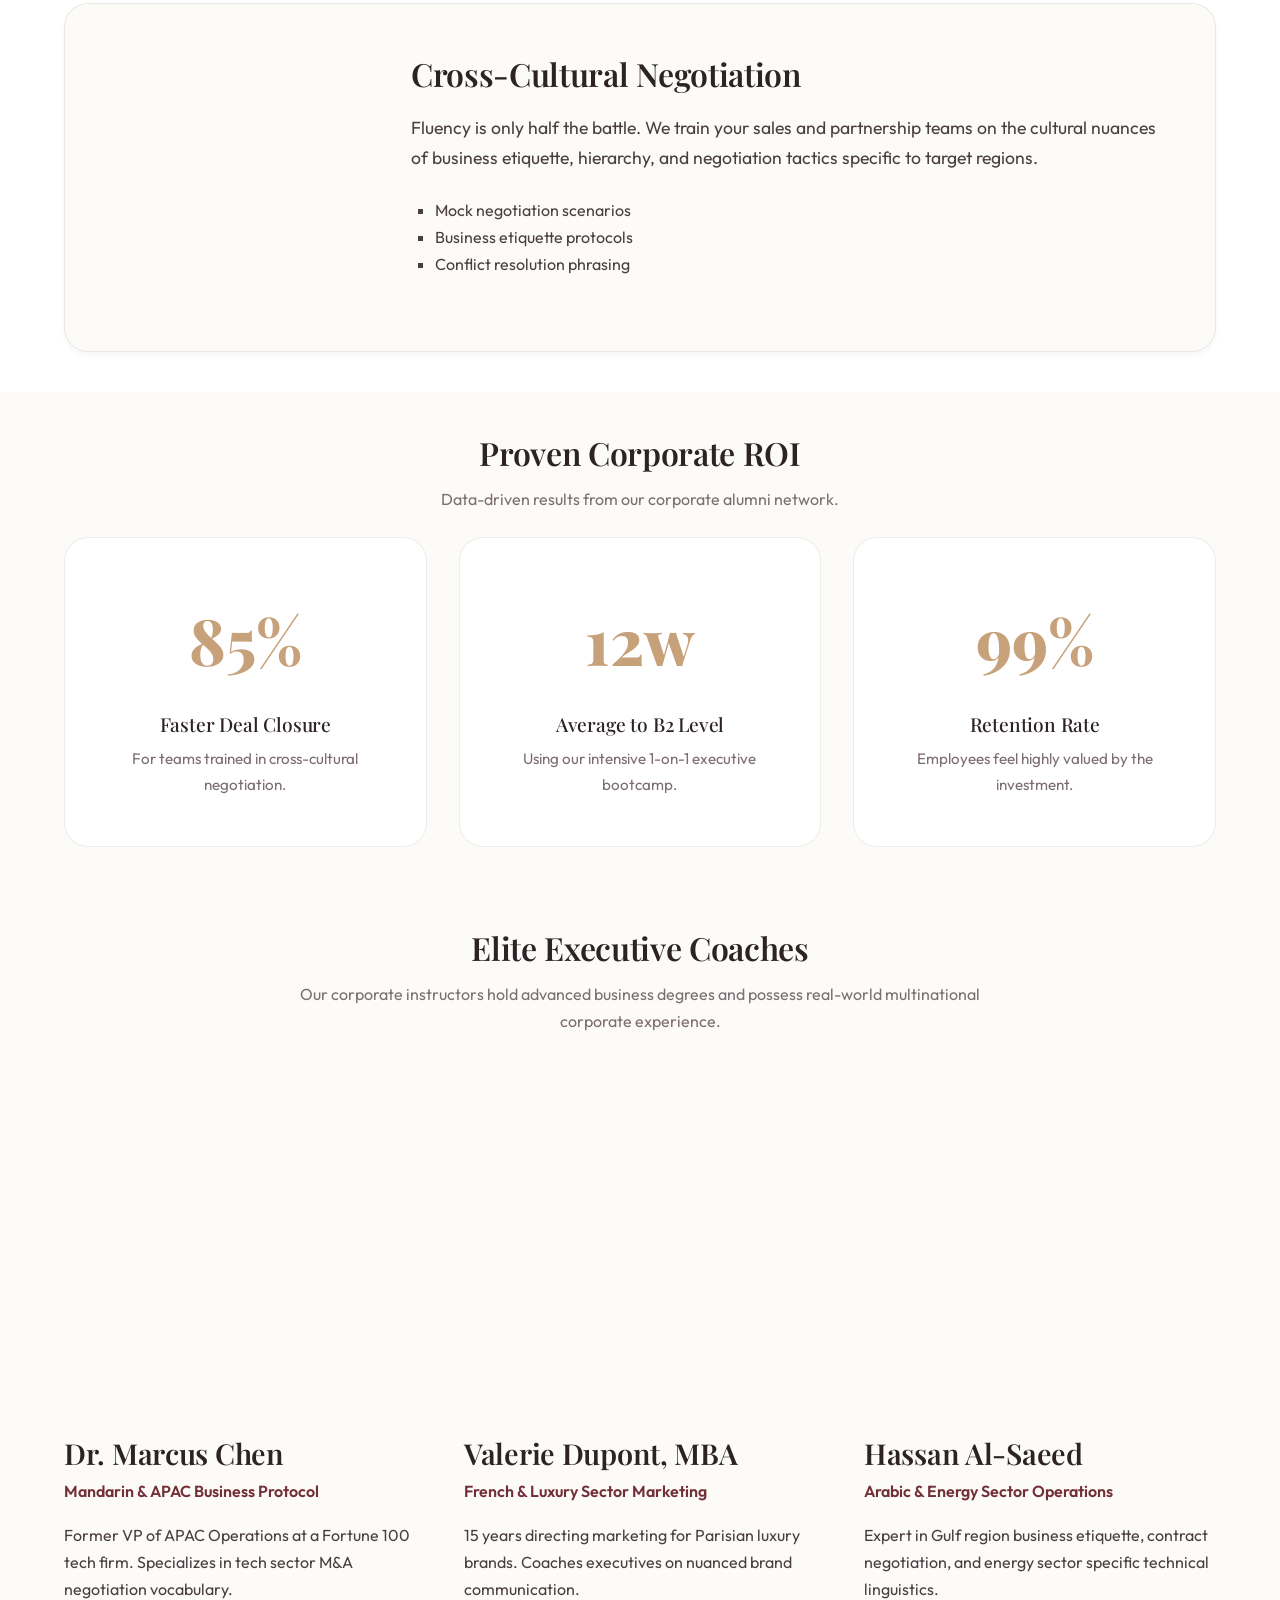
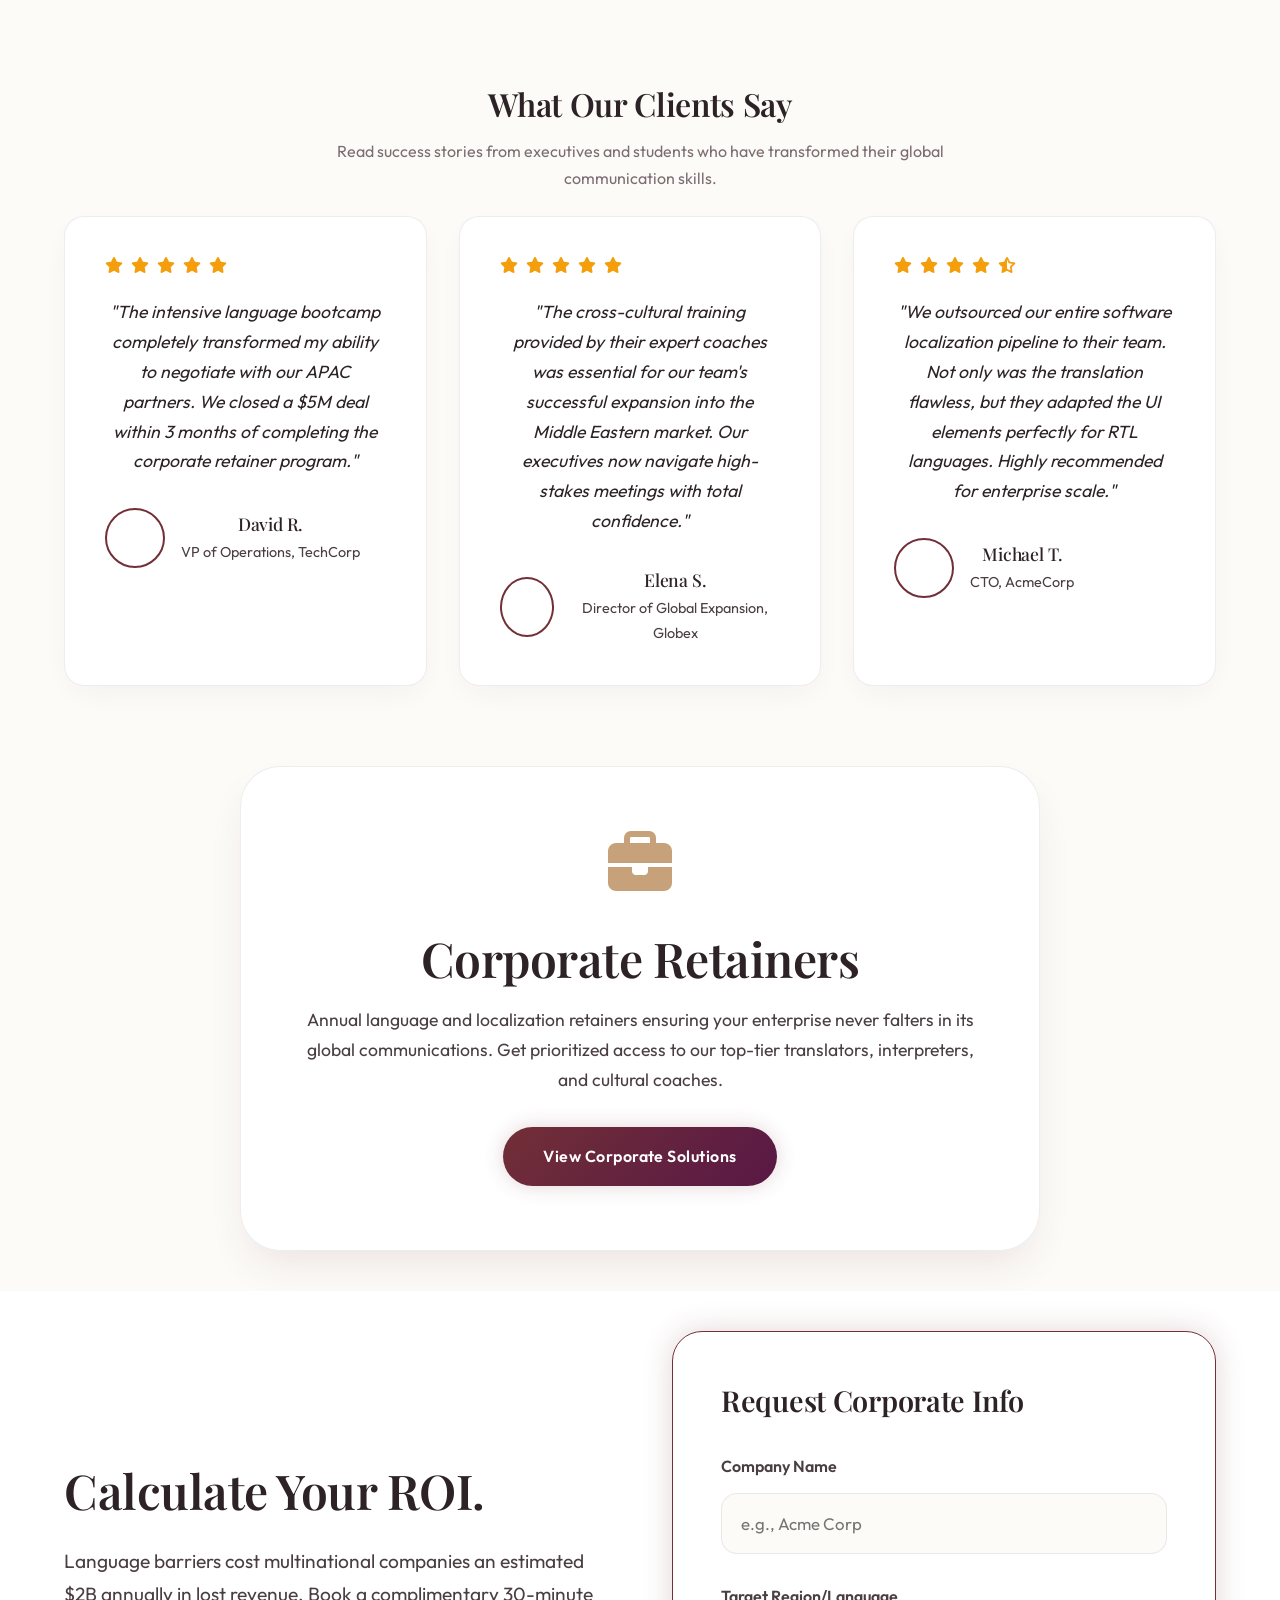
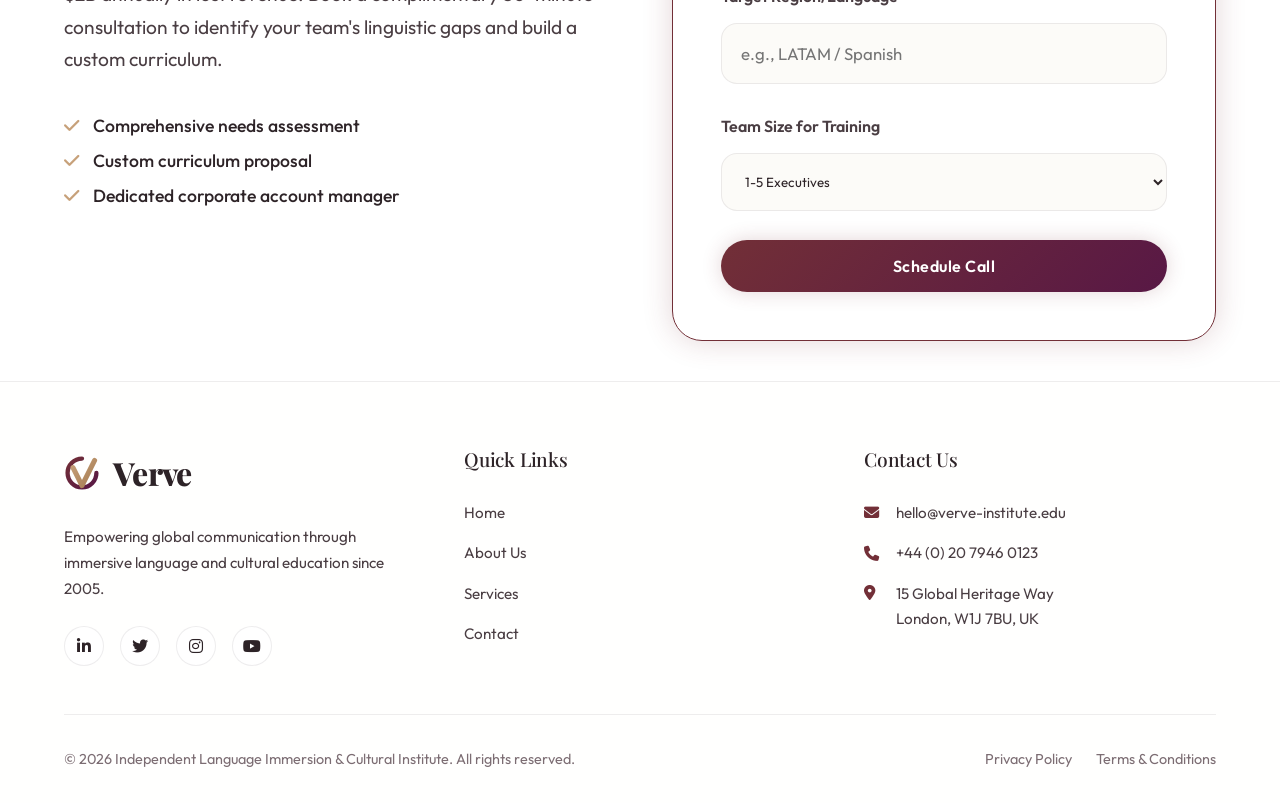
==== commit d3d3530a: "fix: fix success metrics button contrast in light mode and remove side gaps on wide screens" ====
--- a/index.html
+++ b/index.html
@@ -78,28 +78,27 @@
                     tailored for multinational corporations.</p>
                 <div class="hero-buttons" style="justify-content: center;">
                     <a href="#consultation" class="btn btn-primary">Book Consultation</a>
-                    <a href="#metrics" class="btn btn-outline" style="border-color: rgba(255,255,255,0.3); color: white; background: rgba(255,255,255,0.1); backdrop-filter: blur(10px);" onmouseover="this.style.background='rgba(255,255,255,0.2)'" onmouseout="this.style.background='rgba(255,255,255,0.1)'">View Success Metrics</a>
+                    <a href="#metrics" class="btn btn-hero-ghost">View Success Metrics</a>
                 </div>
             </div>
         </section>
 
         <!-- Section 2: Trusted Partners (Layout: Logo Cloud Strip) -->
-        <section class="section" style="padding: 4rem 5%; background: var(--primary-color); color: white;">
-            <div style="text-align: center; margin-bottom: 2rem;">
-                <p
-                    style="text-transform: uppercase; letter-spacing: 2px; font-weight: 600; opacity: 0.8; font-size: 0.9rem;">
-                    Trusted by Fortune 500 Companies</p>
-            </div>
-            <div
-                style="display: flex; justify-content: center; gap: 4rem; flex-wrap: wrap; opacity: 0.9; align-items: center;">
-                <div style="font-size: 2.5rem; font-weight: 800; font-family: var(--font-heading);">AcmeCorp</div>
-                <div style="font-size: 2.5rem; font-weight: 800; font-family: var(--font-heading); font-style: italic;">
-                    Globex</div>
-                <div style="font-size: 2.5rem; font-weight: 800; font-family: var(--font-heading);">Soylent</div>
-                <div style="font-size: 2.5rem; font-weight: 800; font-family: var(--font-heading);">Initech</div>
-                <div style="font-size: 2.5rem; font-weight: 800; font-family: var(--font-heading);">Umbrella</div>
-            </div>
-        </section>
+        <div style="background: var(--primary-color); color: white; width: 100%;">
+            <section class="section" style="padding: 4rem 5%;">
+                <div style="text-align: center; margin-bottom: 2rem;">
+                    <p style="text-transform: uppercase; letter-spacing: 2px; font-weight: 600; opacity: 0.8; font-size: 0.9rem;">
+                        Trusted by Fortune 500 Companies</p>
+                </div>
+                <div style="display: flex; justify-content: center; gap: 4rem; flex-wrap: wrap; opacity: 0.9; align-items: center;">
+                    <div style="font-size: 2.5rem; font-weight: 800; font-family: var(--font-heading);">AcmeCorp</div>
+                    <div style="font-size: 2.5rem; font-weight: 800; font-family: var(--font-heading); font-style: italic;">Globex</div>
+                    <div style="font-size: 2.5rem; font-weight: 800; font-family: var(--font-heading);">Soylent</div>
+                    <div style="font-size: 2.5rem; font-weight: 800; font-family: var(--font-heading);">Initech</div>
+                    <div style="font-size: 2.5rem; font-weight: 800; font-family: var(--font-heading);">Umbrella</div>
+                </div>
+            </section>
+        </div>
 
         <!-- Section 3: B2B Training Services (Layout: Wide Staggered Cards) -->
         <section class="section" style="background: var(--bg-secondary);">
--- a/style.css
+++ b/style.css
@@ -350,6 +350,30 @@
     color: var(--primary-color) !important;
     background: var(--primary-glow);
     transform: translateY(-3px);
+}
+
+/* Ghost button for dark hero backgrounds — white text always, both light & dark mode */
+.btn-hero-ghost,
+a.btn-hero-ghost,
+a.btn-hero-ghost:link,
+a.btn-hero-ghost:visited {
+    background: rgba(255, 255, 255, 0.1) !important;
+    border: 2px solid #ffffff !important;
+    color: #ffffff !important;
+    backdrop-filter: blur(8px);
+    -webkit-backdrop-filter: blur(8px);
+    box-shadow: none;
+    font-weight: 500;
+    text-shadow: 0 1px 4px rgba(0, 0, 0, 0.5);
+}
+
+.btn-hero-ghost:hover,
+a.btn-hero-ghost:hover {
+    background: rgba(255, 255, 255, 0.22) !important;
+    border-color: #ffffff !important;
+    color: #ffffff !important;
+    transform: translateY(-3px);
+    box-shadow: 0 6px 24px rgba(255, 255, 255, 0.12);
 }
 
 /* RTL Support */
